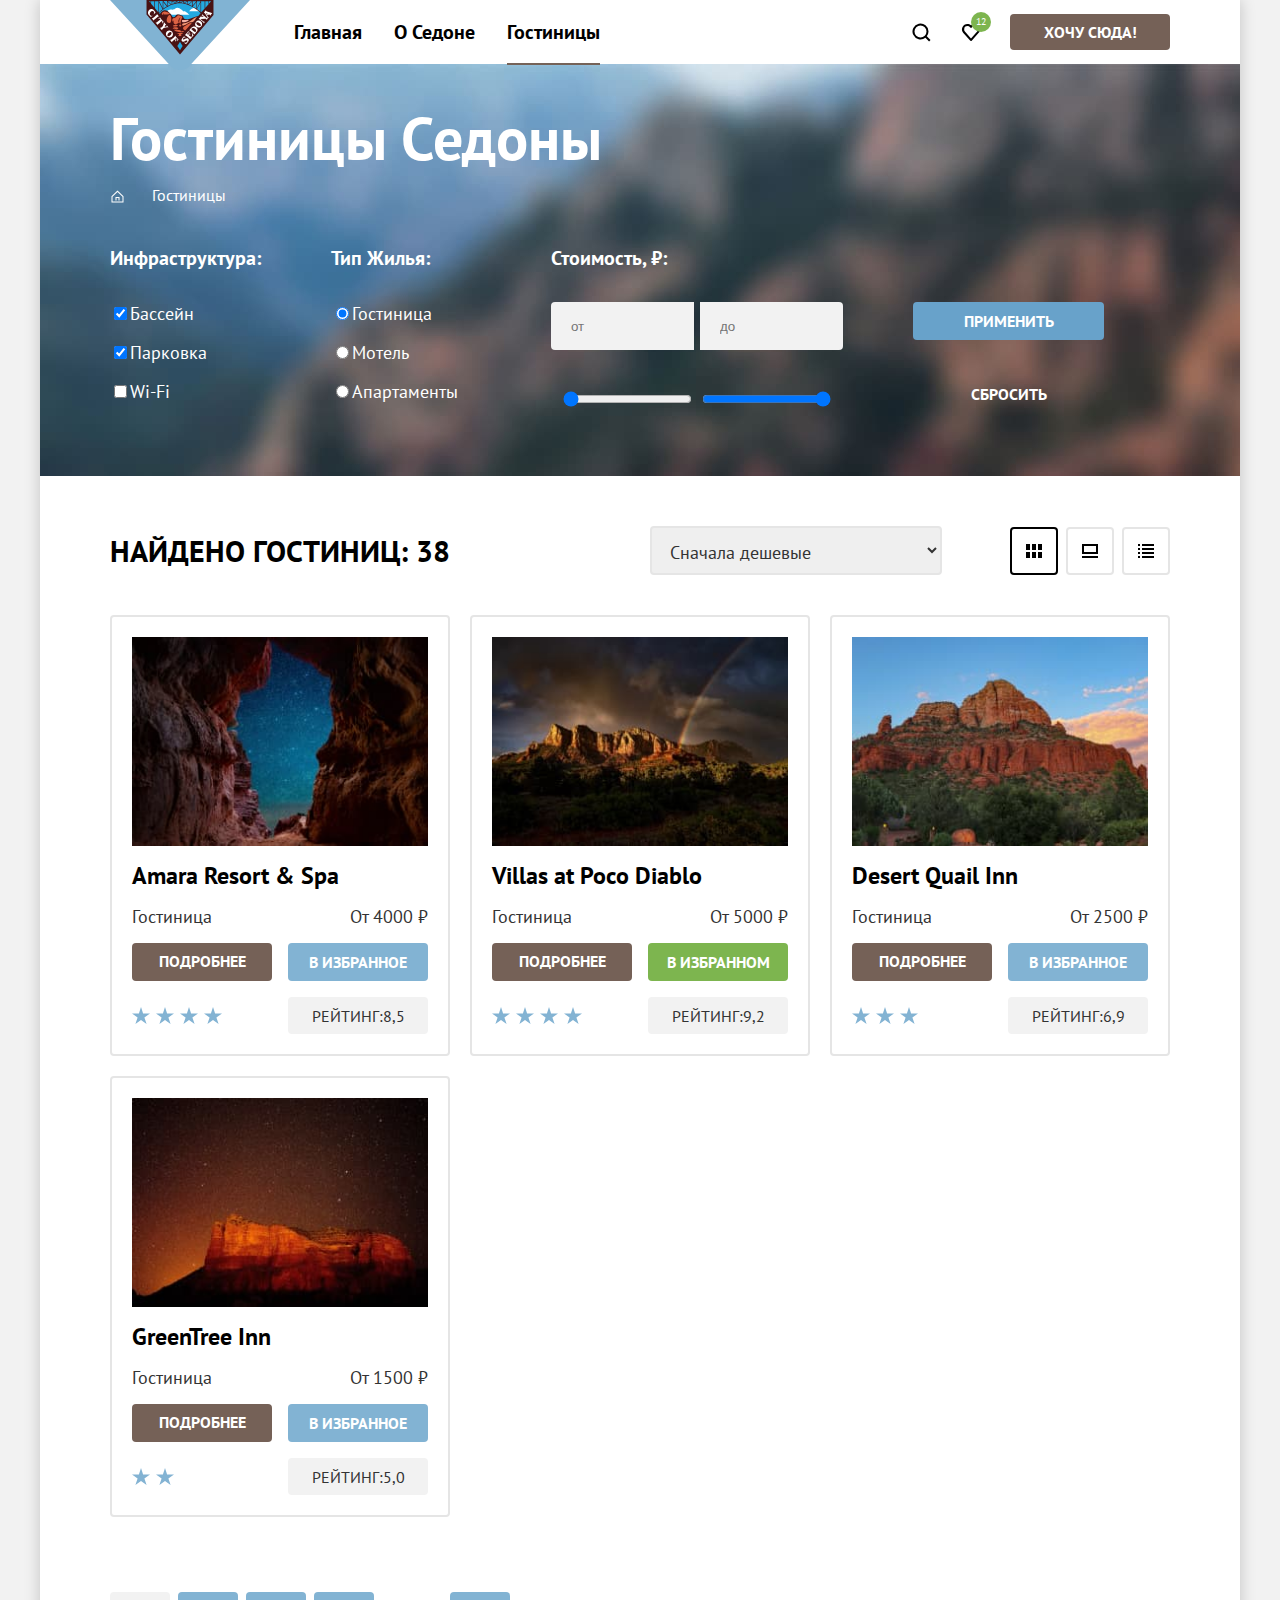
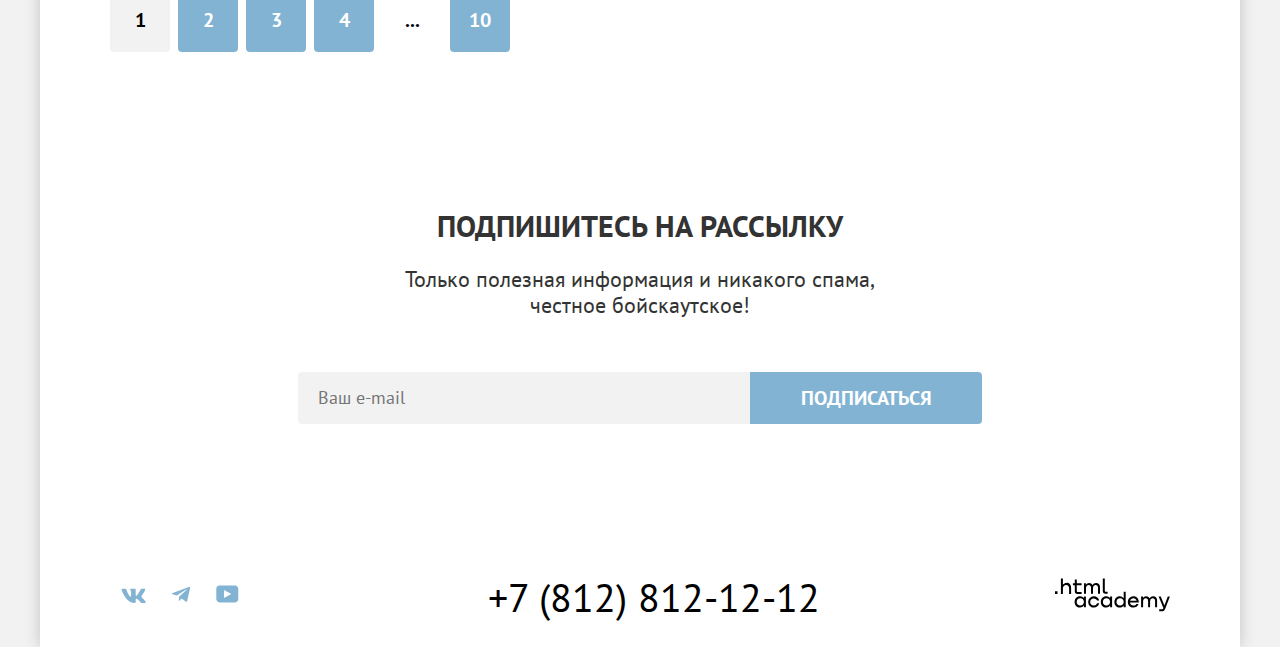
==== catalog.html @ f5e3a9d8 "Добавляет различные правки по макету" ====
<!DOCTYPE html>
<html lang="ru">
  <head>
    <meta charset="utf-8">
    <meta name="viewport" content="width=device-width, initial-scale=1.0">
    <link rel="icon" type="image/png" sizes="32x32" href="images/favicon.png">
    <link rel="stylesheet" href="styles/styles.css">
    <title>Гостиницы</title>
  </head>
  <body>
    <div class="wrapper">
      <header class="page-header" data-test="header">
        <nav class="navigation">
          <a class="navigation-logo" href="index.html" aria-current="page" >
            <img class="navigation-logo-img" src="images/logo.svg" width="140" height="70" alt="Логотип с надписью city of sedona и изображением моста над каньоном">
          </a>
          <ul class="navigation-list navigation-pages">
            <li class="navigation-item">
              <a class="navigation-link" href="index.html" aria-current="page">
                Главная
              </a>
            </li>
            <li class="navigation-item">
              <a class="navigation-link" href="#">
                <span>О Седоне</span>
              </a>
            </li>
            <li class="navigation-item">
              <a class="navigation-link" href="catalog.html" aria-current="page">
                <span class="navigation-link-active">Гостиницы</span>
              </a>
            </li>
          </ul>
          <ul class="navigation-list navigation-user">
            <li class="navigation-item">
              <a class="navigation-link navigation-search" href="#" aria-current="page">
                <span class="visually-hidden">
                  Поиск
                </span>
              </a>
            </li>
            <li class="navigation-item">
              <a class="navigation-link navigation-favourites" href="#">
                <span class="visually-hidden">
                  Избранное
                </span>
                <span class="likes-number">
                  12
                </span>
              </a>
            </li>
            <li class="navigation-item">
              <a class="button button-brown navigation-link-button" href="#">
                Хочу сюда!
              </a>
            </li>
          </ul>
        </nav>
      </header>
      <main class="main-inner main-container">
        <section class="catalog-hotels" data-test="filter">
          <div class="catalog-hotels-filter">
            <h1 class="catalog-hotels-title">Гостиницы Седоны</h1>
            <ul class="breadcrumbs">
              <li class="breadcrumbs-item">
                <a class="breadcrumbs-link breadcrumbs-link-home" href="index.html">
                  <span class="visually-hidden">Главная</span>
                </a>
              </li>
              <li class="breadcrumbs-item">
                <a class="breadcrumbs-link" href="catalog.html" aria-current="page">Гостиницы</a>
              </li>
            </ul>
            <!-- <h2 class="visually-hidden">Список гостиниц с фильтрами</h2> -->
            <form class="hotels-filter-form" action="https://echo.htmlacademy.ru" method="get">
              <fieldset class="hotels-filter-group hotels-infrastructure">
                <legend class="hotels-filter-title">Инфраструктура:</legend>
                <ul class="hotels-filter-list">
                  <li class="hotels-filter-item">
                    <label class="control">
                      <input class="control-input" type="checkbox" name="pool" checked>Бассейн
                    </label>
                  </li>
                  <li class="hotels-filter-item">
                    <label class="control">
                      <input class="control-input" type="checkbox" name="parking" checked>Парковка
                    </label>
                  </li>
                  <li class="hotels-filter-item">
                    <label class="control">
                      <input class="control-input" type="checkbox" name="wifi">Wi-Fi
                    </label>
                  </li>
                </ul>
              </fieldset>
              <fieldset class="hotels-filter-group hotels-type">
                <legend class="hotels-filter-title">Тип Жилья:</legend>
                <ul class="hotels-filter-list">
                  <li class="hotels-filter-item">
                    <label class="control">
                      <input class="control-input" type="radio" name="hotel-type" checked>Гостиница
                    </label>
                  </li>
                  <li class="hotels-filter-item">
                    <label class="control">
                      <input class="control-input" type="radio" name="hotel-type">Мотель
                    </label>
                  </li>
                    <li class="hotels-filter-item">
                      <label class="control">
                        <input class="control-input" type="radio" name="hotel-type">Апартаменты
                      </label>
                    </li>
                </ul>
              </fieldset>
              <fieldset class="hotels-filter-group hotels-filter-ptice">
                <legend class="hotels-filter-title">Стоимость, ₽:</legend>
                <label class="hotels-price">
                  <input class="hotels-price-input hotels-price-input-left" type="number" name="start-price" placeholder="от">
                </label>
                <label class="hotels-price">
                  <input class="hotels-price-input hotels-price-input-right" type="number" name="end-price" placeholder="до">
                </label>
                <div class="hotels-price-slider">
                  <label class="hotels-price">
                    <input type="range" min="0" max="9000" step="1" value="0">
                  </label>
                  <label class="hotels-price">
                    <input type="range" min="0" max="9000" step="1" value="9000">
                  </label>
                </div>
              </fieldset>
              <div class="hotels-filter-buttons">
                <button class="button filter-button" type="submit">Применить</button>
                <button class="button button-transparent" type="reset">Сбросить</button>
              </div>
            </form>
          </div>
          <div class="view-hotels">
            <p class="title view-hotels-text">Найдено гостиниц: <span class="view-hotels-number">38</span></p>
            <select class="view-hotels-select" aria-label="Сортировка">
              <option value="cheap">Сначала дешевые</option>
              <option value="expensive">Сначала дорогие</option>
              <option value="popular">Сначала популярные</option>
            </select>
              <ul class="view-hotels-list">
                <li class="view-hotels-item">
                  <a class="view-hotels-link view-hotels-link-tile view-hotels-link-active" href="catalog.html?view=tile">
                    <span class="visually-hidden">
                      Плиткой
                    </span>
                  </a>
                </li>
                <li class="view-hotels-item">
                  <a class="view-hotels-link view-hotels-link-card" href="catalog.html?view=card">
                    <span class="visually-hidden">
                      По одной
                    </span>
                  </a>
                </li>
                <li class="view-hotels-item">
                  <a class="view-hotels-link view-hotels-link-list" href="catalog.html?view=list">
                    <span class="visually-hidden">
                      Списком
                    </span>
                  </a>
                </li>
              </ul>
            </div>
            <ul class="hotel-card-list" data-test="catalog">
              <li class="hotel-card">
                <a class="hotel-card-link" href="#">
                  <img class="hotel-card-image" src="images/catalog/amara.jpg" width="300" height="212" alt="Вид на звездное небо через ущелье">
                  <h3 class="hotel-card-title" lang="en">Amara Resort & Spa</h3>
                </a>
                <div class="hotel-price-wrapper">
                  <p class="hotel-type">Гостиница</p>
                  <p class="hotel-card-price">От 4000 ₽</p>
                </div>
                <div class="card-buttons-wrapper">
                  <a class="button button-brown hotel-card-button-more" href="#">Подробнее</a>
                  <button class="button button-blue hotel-card-button-favourites">В избранное</button>
                </div>
                <div class="hotel-rating-wrapper">
                  <div class="hotel-stars">
                    <span class="hotel-stars-img"></span>
                    <span class="hotel-stars-img"></span>
                    <span class="hotel-stars-img"></span>
                    <span class="hotel-stars-img"></span>
                  </div>
                  <p class="hotel-rating">Рейтинг:<span class="hotel-rating-number">8,5</span></p>
                </div>
              </li>
              <li class="hotel-card">
                <a class="hotel-card-link" href="#">
                  <img class="hotel-card-image" src="images/catalog/villas.jpg" width="300" height="212" alt="Тучи и радуга над скалами">
                  <h3 class="hotel-card-title" lang="en">Villas at Poco Diablo</h3>
                </a>
                <div class="hotel-price-wrapper">
                  <p class="hotel-type">Гостиница</p>
                  <p class="hotel-card-price">От 5000 ₽</p>
                </div>
                <div class="card-buttons-wrapper">
                  <a class="button button-brown hotel-card-button-more" href="#">Подробнее</a>
                  <button class="button button-blue hotel-card-button-favourites hotel-add-favourites">В избранном</button>
                </div>
                <div class="hotel-rating-wrapper">
                  <div class="hotel-stars">
                    <span class="hotel-stars-img"></span>
                    <span class="hotel-stars-img"></span>
                    <span class="hotel-stars-img"></span>
                    <span class="hotel-stars-img"></span>
                  </div>
                  <p class="hotel-rating">Рейтинг:<span class="hotel-rating-number">9,2</span></p>
                </div>
              </li>
              <li class="hotel-card">
                <a class="hotel-card-link" href="#">
                  <img class="hotel-card-image" src="images/catalog/desert.jpg" width="300" height="212" alt="Скалы на фоне ясого неба">
                  <h3 class="hotel-card-title" lang="en">Desert Quail Inn</h3>
                </a>
                <div class="hotel-price-wrapper">
                  <p class="hotel-type">Гостиница</p>
                  <p class="hotel-card-price">От 2500 ₽</p>
                </div>
                <div class="card-buttons-wrapper">
                  <a class="button button-brown hotel-card-button-more" href="#">Подробнее</a>
                  <button class="button button-blue hotel-card-button-favourites">В избранное</button>
                </div>
                <div class="hotel-rating-wrapper">
                  <div class="hotel-stars">
                    <span class="hotel-stars-img"></span>
                    <span class="hotel-stars-img"></span>
                    <span class="hotel-stars-img"></span>
                  </div>
                  <p class="hotel-rating">Рейтинг:<span class="hotel-rating-number">6,9</span></p>
                </div>
              </li>
              <li class="hotel-card">
                <a class="hotel-card-link" href="#">
                  <img class="hotel-card-image" src="images/catalog/greentree.jpg" width="300" height="212" alt="Вид на звездное небо через ущелье">
                  <h3 class="hotel-card-title" lang="en">GreenTree Inn</h3>
                </a>
                <div class="hotel-price-wrapper">
                  <p class="hotel-type">Гостиница</p>
                  <p class="hotel-card-price">От 1500 ₽</p>
                </div>
                <div class="card-buttons-wrapper">
                  <a class="button button-brown hotel-card-button-more" href="#">Подробнее</a>
                  <button class="button button-blue hotel-card-button-favourites">В избранное</button>
                </div>
                <div class="hotel-rating-wrapper">
                  <div class="hotel-stars">
                    <span class="hotel-stars-img"></span>
                    <span class="hotel-stars-img"></span>
                  </div>
                  <p class="hotel-rating">Рейтинг:<span class="hotel-rating-number">5,0</span></p>
                </div>
              </li>
            </ul>
          <ol class="pagination">
            <li class="pagination-item">
              <a class="pagination-item-link current-page" href="#">1</a>
            </li>
            <li class="pagination-item">
              <a class="button button-blue pagination-item-link" href="#">2</a>
            </li>
            <li class="pagination-item">
              <a class="button button-blue pagination-item-link" href="#">3</a>
            </li>
            <li class="pagination-item">
              <a class="button button-blue pagination-item-link" href="#">4</a>
            </li>
            <li class="pagination-item">
              <a class="button button-blue pagination-item-link more-page" href="#">...</a>
            </li>
            <li class="pagination-item">
              <a class="button button-blue pagination-item-link" href="#">10</a>
            </li>
          </ol>
        </section>
        <section class="subscribe subscribe-no-bg" data-test="subscribe">
          <h2 class="title subscribe-title">Подпишитесь на рассылку</h2>
          <p class="subscribe-description">Только полезная информация и никакого спама,<br> честное бойскаутское!</p>
          <form class="subscribe-form" action="https://echo.htmlacademy.ru/" method="post">
            <label class="visually-hidden" for="subscribe-email">Укажите Ваш email</label>
            <input class="subscribe-form-input" type="email" id="subscribe-email" name="user-email" placeholder="Ваш e-mail" required>
            <button class="button button-blue button-subscribe" type="submit">Подписаться</button>
          </form>
        </section>
      </main>
      <footer class="page-footer flex" data-test="footer">
        <ul class="social-list">
          <li class="social-item">
            <a class="social-link" href="https://vk.com/htmlacademy" target="_blank" rel="noreferrer noopener" aria-label="Ссылка на страницу htmlacademy во Вконтакте">
              <svg xmlns="http://www.w3.org/2000/svg" width="25" height="15" fill="currentColor">
                <path fill-rule="evenodd" d="M24.1 1.8c.2-.5 0-1-.8-1h-2.6c-.7 0-1 .4-1.1.8 0 0-1.4 3.2-3.3 5.3-.6.6-.9.8-1.2.8-.2 0-.4-.2-.4-.8V1.8c0-.7-.2-1-.8-1h-4c-.5 0-.8.4-.8.6 0 .7 1 .8 1 2.6v3.8c0 .8 0 1-.4 1-.9 0-3-3.3-4.3-7-.3-.7-.5-1-1.2-1H1.6c-.8 0-1 .4-1 .8 0 .7 1 4 4.2 8.5C7 13.2 10 15 12.8 15c1.7 0 1.9-.4 1.9-1v-2.4c0-.7.2-.8.7-.8.4 0 1 .1 2.6 1.6 1.8 1.8 2 2.6 3 2.6h2.7c.7 0 1.1-.4 1-1.1-.3-.8-1.2-1.8-2.3-3-.6-.8-1.5-1.5-1.8-2-.4-.4-.3-.6 0-1 0 0 3.2-4.5 3.5-6Z" clip-rule="evenodd"/>
              </svg>
              <span class="visually-hidden">
                Вконтакте
              </span>
            </a>
          </li>
          <li class="social-item">
            <a class="social-link" href="https://t.me/htmlacademy" target="_blank" rel="noreferrer noopener">
              <svg xmlns="http://www.w3.org/2000/svg" width="18" height="17" fill="currentColor">
                <path d="M16.8 1 .8 7c-1 .4-1 1-.2 1.3l4.1 1.3 9.5-6c.5-.3.9-.1.5.2l-7.6 7-.3 4.1c.4 0 .6-.2.8-.4l2-2 4.1 3.1c.8.5 1.3.3 1.5-.7L18 2.2c.3-1-.4-1.6-1.1-1.2Z"/>
              </svg>
              <span class="visually-hidden">
                Телеграм
              </span>
            </a>
          </li>
          <li class="social-item">
            <a class="social-link" href="https://www.youtube.com/user/htmlacademyru" target="_blank" rel="noreferrer noopener">
              <svg xmlns="http://www.w3.org/2000/svg" width="23" height="18" fill="currentColor">
                <path d="M19 .4H3.4C1.6.4.3 2 .3 3.8v10c0 2 1.3 3.6 3.2 3.6h15.7c1.6 0 3.1-1.6 3.1-3.4V3.8C22.1 2 20.8.4 19 .4ZM8 12.9v-8l7.3 4-7.3 4Z"/>
              </svg>
              <span class="visually-hidden">
                Ютуб
              </span>
            </a>
          </li>
        </ul>
        <a class="contact" href="tel:+78128121212">+7 (812) 812-12-12</a>
        <a class="author-logo" href="https://htmlacademy.ru/intensive/htmlcss">
          <svg xmlns="http://www.w3.org/2000/svg" width="115" height="34" fill="currentColor">
            <path d="M0 13.3v2.6h2.5v-2.6H0ZM11.6 4.9c-1.6 0-2.8.7-3.6 1.7h-.1V.4h-2v15.5h2v-5.3C7.9 8.5 9.2 7 11.2 7c1.8 0 2.9 1.4 2.9 3.2v5.7h2V9.8c.1-3-1.8-5-4.5-5ZM26.6 5.2h-4.8V1.5h-2v3.8h-1.9v2h1.9v6c0 1.7 1 2.7 2.7 2.7h4.1v-2h-3.7c-.7 0-1.1-.4-1.1-1.1V7.2h4.8v-2ZM41.1 5c-1.6 0-2.9.8-3.5 2h-.1a3.7 3.7 0 0 0-3.4-2c-1.4 0-2.5.8-3.1 1.8h-.1V5.2H29v10.6h2v-5.4c0-2 1-3.5 2.6-3.5 1.5 0 2.4 1 2.4 2.6v6.3h2v-5.6c0-2.4 1.4-3.3 2.6-3.3 1.5 0 2.4 1 2.4 2.6v6.3h2V9.3c.1-2.5-1.4-4.3-3.9-4.3ZM47.8 13c0 1.8 1 2.8 2.8 2.8h2v-2h-1.7c-.7 0-1.1-.4-1.1-1.1V.4h-2V13ZM28.9 20a4.9 4.9 0 0 0-3.9-1.7c-3.1 0-5.4 2.3-5.4 5.6s2.3 5.6 5.4 5.6c1.8 0 3-.8 3.8-2h.1v1.7h2V18.6h-2V20Zm-3.6 7.5a3.5 3.5 0 0 1-3.6-3.6c0-2 1.4-3.6 3.6-3.6s3.6 1.6 3.6 3.6c0 1.9-1.4 3.6-3.6 3.6ZM44.2 22.4c-.5-2.4-2.6-4.1-5.4-4.1a5.4 5.4 0 0 0-5.6 5.6c0 3 2.2 5.6 5.6 5.6 2.8 0 4.9-1.8 5.4-4.2h-2.1a3.4 3.4 0 0 1-3.3 2.3 3.5 3.5 0 0 1-3.6-3.6c0-2 1.4-3.6 3.6-3.6 1.6 0 2.8 1 3.3 2.2h2.1v-.2ZM55.1 20a4.9 4.9 0 0 0-3.9-1.7c-3.1 0-5.4 2.3-5.4 5.6s2.3 5.6 5.4 5.6c1.8 0 3-.8 3.8-2h.1v1.7h2V18.6h-2V20Zm-3.6 7.5a3.5 3.5 0 0 1-3.6-3.6c0-2 1.4-3.6 3.6-3.6s3.6 1.6 3.6 3.6c0 1.9-1.5 3.6-3.6 3.6ZM68.7 20.2a5 5 0 0 0-3.9-2c-3.1 0-5.4 2.4-5.4 5.7 0 3.3 2.2 5.6 5.4 5.6 1.7 0 3-.8 3.8-1.8h.1v1.5h2V13.8h-2v6.4Zm-3.6 7.3a3.5 3.5 0 0 1-3.6-3.6c0-2 1.4-3.6 3.6-3.6s3.6 1.6 3.6 3.6c-.1 2-1.5 3.6-3.6 3.6ZM78.3 18.3a5.4 5.4 0 0 0-5.5 5.6c0 3 2.1 5.6 5.5 5.6 2.5 0 4.5-1.3 5.2-3.6h-2.1c-.5 1-1.6 1.6-3 1.6-1.9 0-3.3-1.3-3.4-3h8.8c.2-3.5-2-6.2-5.5-6.2Zm0 1.9c1.7 0 3 1 3.3 2.6h-6.5a3.2 3.2 0 0 1 3.2-2.6ZM98.2 18.3a4 4 0 0 0-3.6 2h-.1c-.6-1.2-1.8-2-3.4-2-1.4 0-2.5.7-3.1 1.8v-1.5h-1.9v10.6h2v-5.4c0-2 1-3.4 2.6-3.5 1.5 0 2.4 1 2.4 2.6v6.3h2v-5.6c0-2.4 1.4-3.3 2.6-3.3 1.5 0 2.4 1 2.4 2.6v6.3h2v-6.5c.1-2.6-1.4-4.4-3.9-4.4ZM109.4 27.4l-3.6-9h-2.2l4.8 11.7c-.3.9-.7 1.2-1.7 1.2h-2.5v2h2.5c1.8 0 2.8-.8 3.5-2.6l4.7-12.2h-2.1l-3.4 8.9Z"/>
          </svg>
          <span class="visually-hidden">
            Ссылка на сайт htmlacademy
          </span>
        </a>
      </footer>
    </div>
  </body>
</html>
---- styles/styles.css ----
@font-face {
  font-family: "PT Sans";
  font-style: normal;
  font-weight: 400;
  src: url("../fonts/ptsans-400.woff2") format("woff2");
  font-display: swap;
}

@font-face {
  font-family: "PT Sans";
  font-style: normal;
  font-weight: 700;
  src: url("../fonts/ptsans-700.woff2") format("woff2");
  font-display: swap;
}

html {
  height: 100%;
  box-sizing: border-box;
  position: relative;
  scroll-behavior: smooth;
}

*,
*::before,
*::after {
  box-sizing: border-box;
}

img {
  max-width: 100%;
  height: auto;
  object-fit: contain;
}

body {
  margin: 0;
  display: flex;
  flex-direction: column;
  font-family: "PT Sans", "Arial", sans-serif;
  font-size: 22px;
  font-weight: 400;
  line-height: 26px;
  text-align: center;
  color: #333333;
  background-color: #f2f2f2;
  /* outline: 3px solid #83b3d3;
  outline-offset: -5px; */
}

.visually-hidden {
  position: absolute; /* Перемещаем элемент за пределы видимой области */
  width: 1px;        /* Уменьшаем ширину */
  height: 1px;       /* Уменьшаем высоту */
  margin: -1px;      /* Убираем отступы */
  padding: 0;
  border: 0;        /* Убираем внутренние отступы */
  overflow: hidden;  /* Скрываем переполнение */
  clip: rect(0, 0, 0, 0); /* Обрезаем элемент */
  white-space: nowrap; /* Запрещаем перенос строк */
}

.main-container {
  flex-grow: 1;
}

.button {
  font-family: inherit;
  border-radius: 4px;
  color: #ffffff;
  font-weight: 700;
  font-size: 16px;
  line-height: 36px;
  text-align: center;
  text-transform: uppercase;
  border: none;
  cursor: pointer;
}

.button:active {
  color: rgba(255, 255, 255, 0.3);
}

.button-brown {
  background-color: #756157;
}

.button-brown:hover {
  background-color: #615048;
}

.button-brown:focus {
  background-color: #615048;
}

.button-brown:active {
  background-color: #756157;
}

.button-blue {
  background-color: #82b3d3;
}

.button-blue:hover {
  background-color: #68a2ca;
}

.button-blue:focus {
  background-color: #68a2ca;
}

.button-blue:active {
  background-color: #82b3d3;
}

.button-green {
  background-color: #7db54f;
}

.button-green:hover {
  background-color: #6c9e42;
}

.button-green:focus {
  background-color: #6c9e42;
}

.button-green:active {
  background-color: #7db54f;
}

.button-transparent {
  border: 3px solid transparent;
  background-color: transparent;
  outline: none;
}

.button-transparent:focus {
  border: 3px solid #83b3d3;
}

.hotels-filter-group {
  margin: 0;
  padding: 0;
  border: 0 none;
}

.wrapper {
  max-width: 1200px;
  margin: 0 auto;
  padding: 0;
  background-color: #ffffff;
  box-shadow: 0 0 15px 0 rgba(0, 0, 0, 0.2);
}

.flex {
  display: flex;
  justify-content: space-between;
  align-items: center;
}

.page-header {
  max-width: 1200px;
  min-height: 64px;
}

.navigation {
  display: flex;
  padding: 0 70px;
}

.navigation-logo {
  margin-right: 168px;
}

.navigation-logo-img {
  display: block;
  position: absolute;
}

.navigation-list {
  margin: 0;
  padding: 0;
  list-style: none;
  display: flex;
  align-items: center;
  flex-wrap: wrap;
}

.navigation-pages {
  max-width: 465px;
}

.navigation-pages .navigation-link {
  display: block;
  padding: 20px 16px;
  font-size: 20px;
  font-weight: 700;
  line-height: 24px;
  color: #000000;
  text-decoration: none;
}

.navigation-link-active {
  position: relative;
}

.navigation-link-active::after {
  content: "";
  position: absolute;
  top: 44px;
  left: 0;
  display: block;
  width: 100%;
  border-bottom: 2px solid #756257;
}

.navigation-user {
  max-width: 312px;
  margin-left: auto;
  gap: 25px;
}

.navigation-user .navigation-link {
  min-width: 20px;
  min-height: 20px;
}

.navigation-link-button  {
  display: block;
  min-width: 160px;
  padding: 0 8px;
  text-decoration: none;
  overflow-wrap: break-word;
}

.navigation-search {
  display: block;
  width: 22px;
  background-image: url("../images/icons/search.svg");
  background-repeat: no-repeat;
  background-position: center center;
}

.navigation-favourites {
  display: block;
  width: 28px;
  position: relative;
  background-image: url("../images/icons/heart.svg");
  background-repeat: no-repeat;
  background-position: center center;
}

.likes-number {
  position: absolute;
  top: -10px;
  padding-top: 5px;
  width: 20px;
  height: 20px;
  font-size: 10px;
  line-height: 100%;
  text-align: center;
  color: #ffffff;
  background-color:  #7db54f;
  border-radius: 50%;
}

.hero {
  background-image: url("../images/backgrounds/hero-bg-decor.svg"), url("../images/backgrounds/hero-bg.jpg");
  background-size: 100% auto, cover;
  background-repeat: no-repeat;
  background-position: left bottom, left top;
  background-color: #cae1ef;
  padding-top: 51px;
  max-width: 1200px;
  min-height: 485px;
}

.welcom {
  display: block;
  margin: 0 auto;
}

.title {
  margin: 0;
  font-weight: 700;
  font-size: 30px;
  line-height: 36px;
  text-transform: uppercase;
  color: #000000;
}

.advantages {
  padding-top: 69px;
}

.advantages-title {
  margin: 0 0 25px 0;
}

.advantages-description {
  margin: 0 0 89px 0;
}

.advantages-list {
  display: flex;
  margin: 0;
  padding: 0;
  list-style: none;
  flex-wrap: wrap;
}

.advantages-item-dark {
  display: flex;
  width: 100%;
  background-color: #82b3d3;
  color: #ffffff;
}

.advantages-item-light,
.advantages-item-medium {
  display: flex;
  margin: 0;
  flex-basis: 400px;
  padding: 112px 85px;
  flex-direction: column;
  flex-wrap: wrap;
  flex-grow: 1;
}

.advantages-item-light  {
  background-color: rgba(131, 179, 211, 0.12);
}

.advantages-item-medium {
  background-color: rgba(131, 179, 211, 0.2);
}

.advantages-item-description {
  margin: 0;
}

.advantages-item-title {
  position: relative;
  margin: 0 0 62px 0;
  font-weight: 700;
  font-size: 24px;
  line-height: 28px;
  text-transform: uppercase;
}

.advantages-item-title::after {
  content: "";
  position: absolute;
  display: block;
  top: 87px;
  right: calc(50% - 30px);
  width: 60px;
  height: 2px;
  background-color: rgba(0, 0, 0, 0.3);
}

.advantages-item-dark .advantages-item-title::after {
  background-color: #ffffff;
}

.advantages-item-description {
  font-size: 18px;
  line-height: 21px;
}

.advantages-item-text {
  padding: 102px 85px;
}

.flex-reverse {
  display: flex;
  flex-direction: row-reverse;
  align-items: center;
}

.services {
  padding-top: 64px;
}

.services-title {
  margin: 0 0 20px 0;
  text-transform: uppercase;
  margin-bottom: 20px;
  color: #000000;
}

.services-list {
  margin: 0;
  padding: 0;
  display: flex;
  list-style: none;
  flex-wrap: wrap;
}

.services-item {
  width: 400px;
  min-height: 385px;
  padding: 185px 84px 80px;
  color: #000000;
  flex-grow: 1;
}

.services-img-house {
  background-image: url("../images/icons/house.png");
  background-repeat: no-repeat;
  background-position: center 81px;
  background-color: rgba(131, 179, 211, 0.12);
}

.services-img-food {
  background-image: url("../images/icons/food.png");
  background-repeat: no-repeat;
  background-position: center 81px;
}

.services-img-souvenir {
  background-image: url("../images/icons/souvenir.png");
  background-repeat: no-repeat;
  background-position: center 81px;
  background-color: rgba(131, 179, 211, 0.12);
}

.services-description {
  color: #333333;
  margin: 0 0 64px 0;
}

.services-item-title {
  margin: 0;
  margin-bottom: 8px;
  font-size: 24px;
  line-height: 28px;
  text-transform: uppercase;
}

.services-item-description {
  margin: 0;
  padding: 0;
  font-size: 18px;
  line-height: 21px;
  color: #333333;
  white-space: pre-line;
  /* overflow-wrap: anywhere; */
}

.search {
  padding: 96px 304px 0;
}

.search-title {
  margin: 0 0 20px 0;
}

.search-description {
  margin: 0 0 54px 0;
  white-space: pre-line;
}

.search-button {
  display: block;
  width: 376px;
  padding: 8px;
  margin: 0 auto 96px;

  font-weight: 700;
  font-size: 20px;
  line-height: 36px;
}

.subscribe {
  background-image: url("../images/backgrounds/subscribe-bg.jpg");
  background-size: cover;
  background-repeat: no-repeat;
  background-position: left bottom;
  background-color: #cae1ef;

  max-width: 1200px;
  min-height: 415px;
}

.subscribe-title {
  padding: 96px 0 0;
  margin-bottom: 20px;
  color: #ffffff;
}

.subscribe-description {
  color: #ffffff;
  margin-bottom: 54px;
}

.subscribe-form {
  display: flex;
  justify-content: center;
}

.subscribe-form-input {
  min-width: 452px;
  padding: 12px 0 12px 20px;
  border-radius: 4px 0 0 4px;
  margin: 0;
  font-family: inherit;
  font-size: 18px;
  line-height: 24px;
  color:  #000000;
  background-color:  #f2f2f2;
  border: none;
}

.button-subscribe {
  border-radius: 0 4px 4px 0;
  padding: 8px 50px;
  width: 232px;
  min-height: 52px;
  font-weight: 700;
  font-size: 20px;
  line-height: 36px;
}

.page-footer {
  min-height: 120px;
  padding: 40px 70px 30px;
  flex-wrap: wrap;
}

.social-list {
  display: flex;
  width: 256px;
  margin: 0;
  padding: 0;
  list-style: none;
  flex-wrap: wrap;
}

.social-item {
  width: 47px;
  height: 40px;
}

.social-link {
  display: block;
  padding-top: 10px;
  color: #83b3d3;
}

.social-link:hover {
  color: #68a2ca;
}

.social-link:focus {
  color: #68a2ca;
}

.social-link:active {
  opacity: 0.3;
}

.contact {
  width: 446px;
  font-size: 40px;
  line-height: 40px;
  text-transform: uppercase;
  color:  #000000;
  text-decoration: none;
  text-align: left;
  overflow-wrap: break-word;
  padding-top: 10px;
}

.contact:hover {
  color: #756157;
}

.contact:focus{
  color: #756157;
}

.contact:active {
  opacity: 0.3;
}

.author-logo {
  width: 115px;
  padding-top: 10px;
  color:  #000000;
  text-align: end;
}

.author-logo:hover {
  color: #756157;
}

.author-logo:focus{
  color: #756157;
}

.author-logo:active {
  opacity: 0.3;
}

.catalog-hotels-title {
  margin:0 0 8px 0;
  font-weight: 700;
  font-size: 60px;
  line-height: 78px;
  color: #ffffff;
  text-align: left;
}

.catalog-hotels-filter {
  background-image: url("../images/backgrounds/catalog-hotels-bg.jpg");
  background-size: 100% auto, cover;
  background-repeat: no-repeat;
  background-color: #cae1ef;
  max-width: 1200px;
  min-height: 412px;
  padding: 35px 70px;
}

.breadcrumbs {
  display: flex;
  margin:0 0 40px 0;
  padding: 0;
  list-style: none;
}

.breadcrumbs-item {
  font-size: 16px;
  line-height: 21px;
  color: #ffffff;
}

.breadcrumbs-link {
  color: inherit;
  text-decoration: none;
  margin-right: 28px;
}

.breadcrumbs-link-home{
  display: block;
  width: 14px;
  height: 20px;
  background-image: url("../images/icons/breadcrumbs-home.svg");
  background-repeat: no-repeat;
  background-position: center bottom;
}

.hotels-filter-form {
  display: flex;
}

.hotels-filter-group {
  margin: 0;
  padding: 0;
}

.hotels-infrastructure {
  width: 150px;
  margin: 0;
  padding: 0;
}

.hotels-filter-group {
  margin-right: 70px;
}

.hotels-type {
  width: 150px;
}

.hotels-filter-title {
  padding: 0;
  font-weight: 700;
  font-size: 20px;
  line-height: 24px;
  color: #ffffff;
  margin-bottom: 32px;
  text-align: left;
}

.hotels-filter-list {
  margin: 0;
  padding: 0;
  list-style: none;
  text-align: left;
}

.hotels-filter-item {
  font-size: 18px;
  line-height: 23px;
  color: #ffffff;
  margin-bottom: 16px;
}

.view-hotels {
  display: flex;
  align-items: center;
  padding: 50px 70px 40px;
  flex-wrap: wrap;
}

.view-hotels-text {
  min-width: 338px;
  margin-right: 200px;
}

.view-hotels-select {
  font-family: inherit;
  font-size: 18px;
  line-height: 21px;
  color: #333333;
  border: 2px solid #e5e5e5;
  border-radius: 4px;
  vertical-align: middle;
  width: 292px;
  height: 49px;
  padding: 12px 14px;
}

.view-hotels-list {
  display: flex;
  gap: 8px;
  margin: 0;
  margin-left: auto;
  padding: 0;
  list-style: none;
  flex-wrap: wrap;
}

.view-hotels-link {
  display: block;
  width: 48px;
  height: 48px;
  border: 2px solid #e5e5e5;
  border-radius: 4px;
  padding: 14px 12px;
  color: inherit;
  text-decoration: none;
}

.view-hotels-link-active {
  border: 2px solid #000000;
  border-radius: 4px;
  padding: 14px 12px;
}

.view-hotels-link-tile {
  background-image: url("../images/icons/view-tile.svg");
  background-repeat: no-repeat;
  background-position: center center;
}

.view-hotels-link-card {
  background-image: url("../images/icons/view-card.svg");
  background-repeat: no-repeat;
  background-position: center center;
}

.view-hotels-link-list {
  background-image: url("../images/icons/view-list.svg");
  background-repeat: no-repeat;
  background-position: center center;
}

.hotels-price-input {
  border-radius: 4px 0 0 4px;
  border: none;
  padding: 12px 20px;
  width: 143px;
  height: 48px;
  background-color: #f2f2f2;
  margin-bottom: 36px;
}

.hotels-price-input-left {
  border-radius: 4px 0 0 4px;
}

.hotels-price-input-right {
  border-radius: 0 4px 4px 0;
}

.hotels-filter-buttons {
  display: flex;
  flex-direction: column;
  padding-top: 56px;
}

.filter-button {
  min-width: 191px;
  background-color: #68a2ca;
  margin-bottom: 32px;
}

.hotel-card-list {
  display: flex;
  margin: 0;
  list-style: none;
  padding: 0 70px 40px;
  flex-wrap: wrap;
  gap: 20px;
}

.hotel-card {
  display: flex;
  flex-direction: column;
  gap: 16px;
  margin: 0;
  border: 2px solid #e5e5e5;
  padding: 20px;
  flex-basis: 340px;
  border-radius: 4px;
}

.hotel-card-link {
  margin: 0;
  text-decoration: none;
}

.hotel-card-image {
  display: block;
  margin: 0 0 16px 0;
}

.hotel-card-title {
  margin: 0;
  text-align: left;
  color: #000000;
  font-weight: 700;
  font-size: 24px;
  line-height: 28px;
  overflow-wrap: break-word;
}

.hotel-price-wrapper {
  display: flex;
  justify-content: space-between;
}

.hotel-type {
  margin: 0;
  font-size: 18px;
  line-height: 21px;
}

.hotel-card-price {
  margin: 0;
  font-size: 18px;
  line-height: 21px;
}

.card-buttons-wrapper {
  display: flex;
  justify-content: space-between;
  flex-wrap: wrap;
}

.hotel-card-button-more {
  display: block;
  margin: 0;
  text-decoration: none;
  width: 140px;
}

.hotel-card-button-favourites {
  width: 140px;
}

.hotel-add-favourites {
  background-color: #7db54f;
}

.hotel-rating-wrapper {
  display: flex;
  justify-content: space-between;
  flex-wrap: wrap;
}

.hotel-rating {
  margin: 0;
}

.hotel-stars {
  width: 140px;
  height: 37px;
  display: flex;
  justify-content: start;
  align-items:center;
  gap: 6px;
}

.hotel-stars-img {
  display: block;
  width: 18px;
  height: 17px;
  background-image: url("../images/icons/rating-star.svg");
  background-repeat: no-repeat;
  background-position: center center;
}

.hotel-rating {
  background-color: #f2f2f2;
  border-radius: 4px;
  width: 140px;
  height: 37px;
  padding: 9px 22px 8px 23px;
  font-size: 16px;
  line-height: 20px;
  text-transform: uppercase;
  text-align: center;
}

.pagination {
  margin: 0;
  padding: 35px 70px 60px;
  display: flex;
  list-style: none;
  gap: 8px;
  flex-wrap: wrap;
}

.pagination-item-link {
  display: block;
  padding: 10px;
  font-family: inherit;
  text-decoration: none;
  font-weight: 700;
  font-size: 20px;
  line-height: 36px;
  min-width: 60px;
  height: 60px;
  border-radius: 4px;
}

.current-page {
  background-color: #f2f2f2;
  color: #000000;
}

.more-page,
.more-page:hover,
.more-page:focus,
.more-page:active {
  background-color: #ffffff;
  color: #000000;
}

.subscribe-no-bg {
  background: none;
}

.subscribe-no-bg .subscribe-title,
.subscribe-no-bg .subscribe-description {
color: inherit;
}
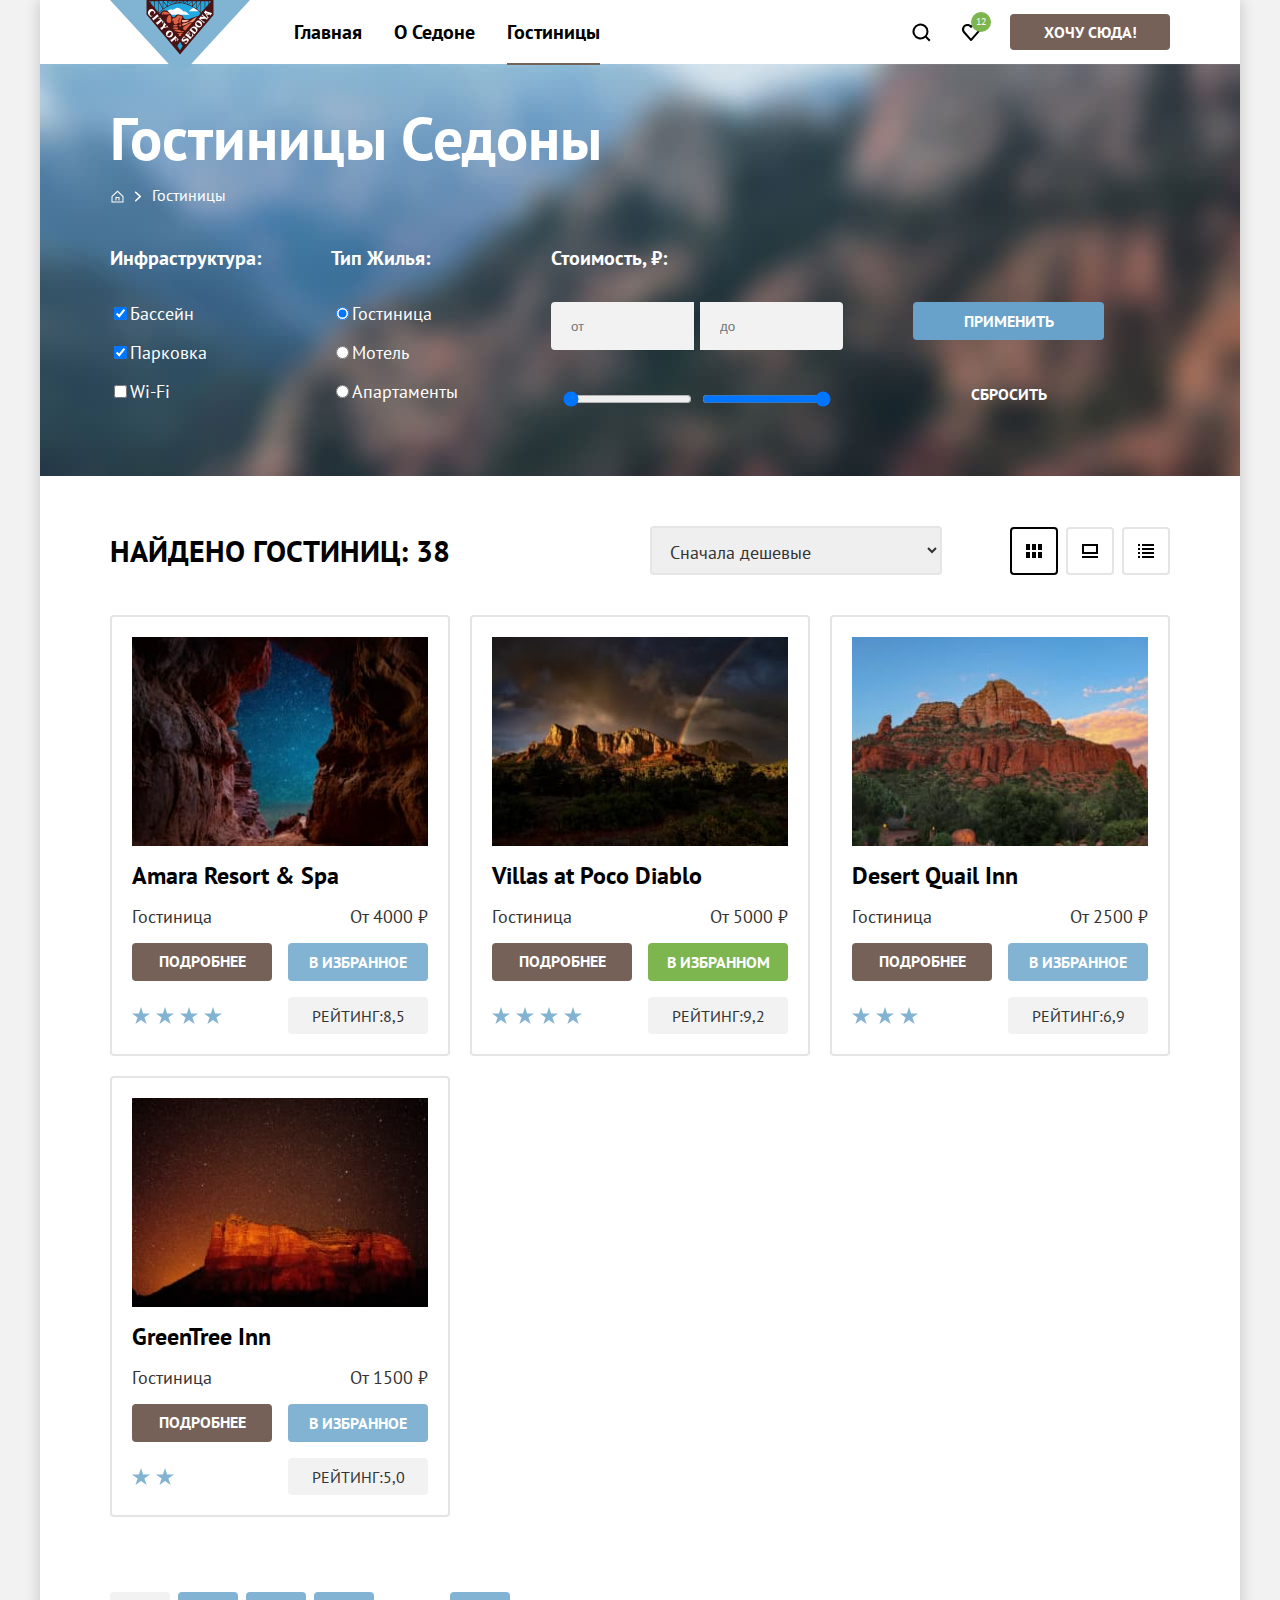
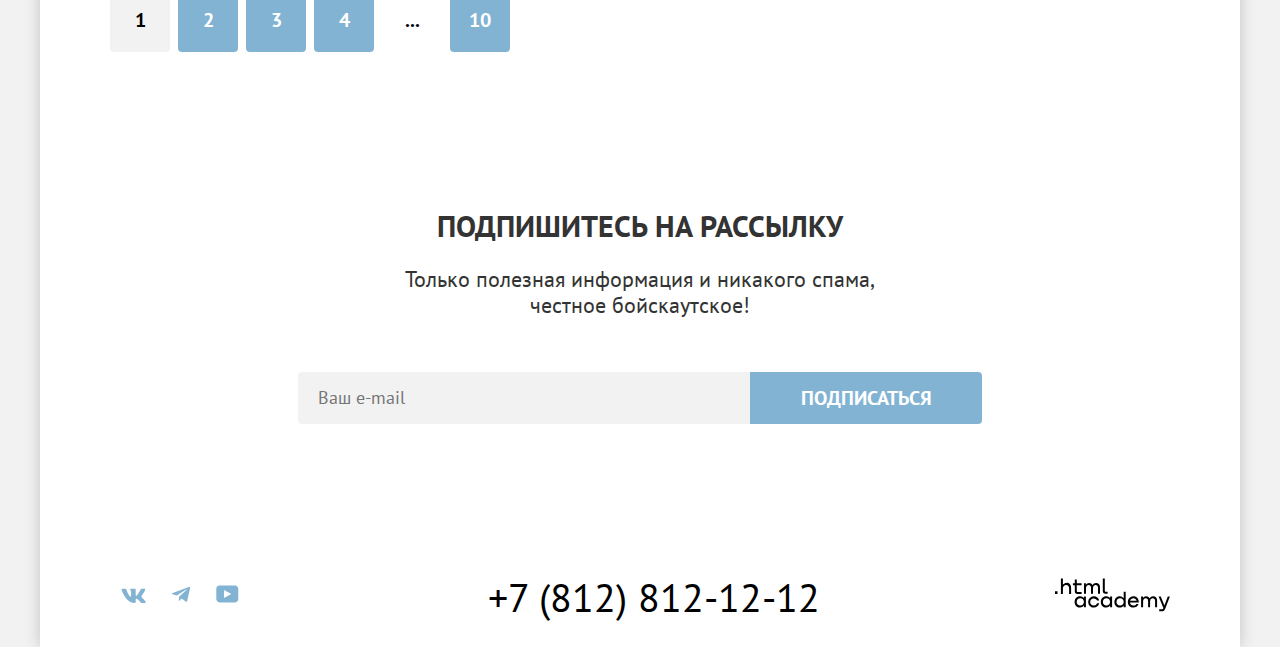
==== commit 9262b0cf: "Добавляет стрелку в хлебные крошки" ====
--- a/catalog.html
+++ b/catalog.html
@@ -77,18 +77,18 @@
                 <legend class="hotels-filter-title">Инфраструктура:</legend>
                 <ul class="hotels-filter-list">
                   <li class="hotels-filter-item">
-                    <label class="control">
-                      <input class="control-input" type="checkbox" name="pool" checked>Бассейн
-                    </label>
-                  </li>
-                  <li class="hotels-filter-item">
-                    <label class="control">
-                      <input class="control-input" type="checkbox" name="parking" checked>Парковка
-                    </label>
-                  </li>
-                  <li class="hotels-filter-item">
-                    <label class="control">
-                      <input class="control-input" type="checkbox" name="wifi">Wi-Fi
+                    <label class="hotels-filter-label">
+                      <input class="hotels-filter-checkbox" type="checkbox" name="pool" checked>Бассейн
+                    </label>
+                  </li>
+                  <li class="hotels-filter-item">
+                    <label class="hotels-filter-label">
+                      <input class="hotels-filter-checkbox" type="checkbox" name="parking" checked>Парковка
+                    </label>
+                  </li>
+                  <li class="hotels-filter-item">
+                    <label class="hotels-filter-label">
+                      <input class="hotels-filter-checkbox" type="checkbox" name="wifi">Wi-Fi
                     </label>
                   </li>
                 </ul>
--- a/styles/styles.css
+++ b/styles/styles.css
@@ -631,9 +631,21 @@
 }
 
 .breadcrumbs-item {
+  position: relative;
   font-size: 16px;
   line-height: 21px;
   color: #ffffff;
+}
+
+.breadcrumbs-item:not(:first-child)::before {
+  content: "";
+  position: absolute;
+  display: block;
+  left: -18px;
+  top: 1px;
+  width: 8px;
+  height: 20px;
+  background-image: url("../images/icons/breadcrumbs-arrow.svg");
 }
 
 .breadcrumbs-link {
@@ -696,6 +708,15 @@
   line-height: 23px;
   color: #ffffff;
   margin-bottom: 16px;
+}
+
+.reserv__checkbox-input {
+  position: absolute;
+  -webkit-appearance: none;
+  -moz-appearance: none;
+  appearance: none;
+  margin-left: -38px;
+  cursor: pointer;
 }
 
 .view-hotels {
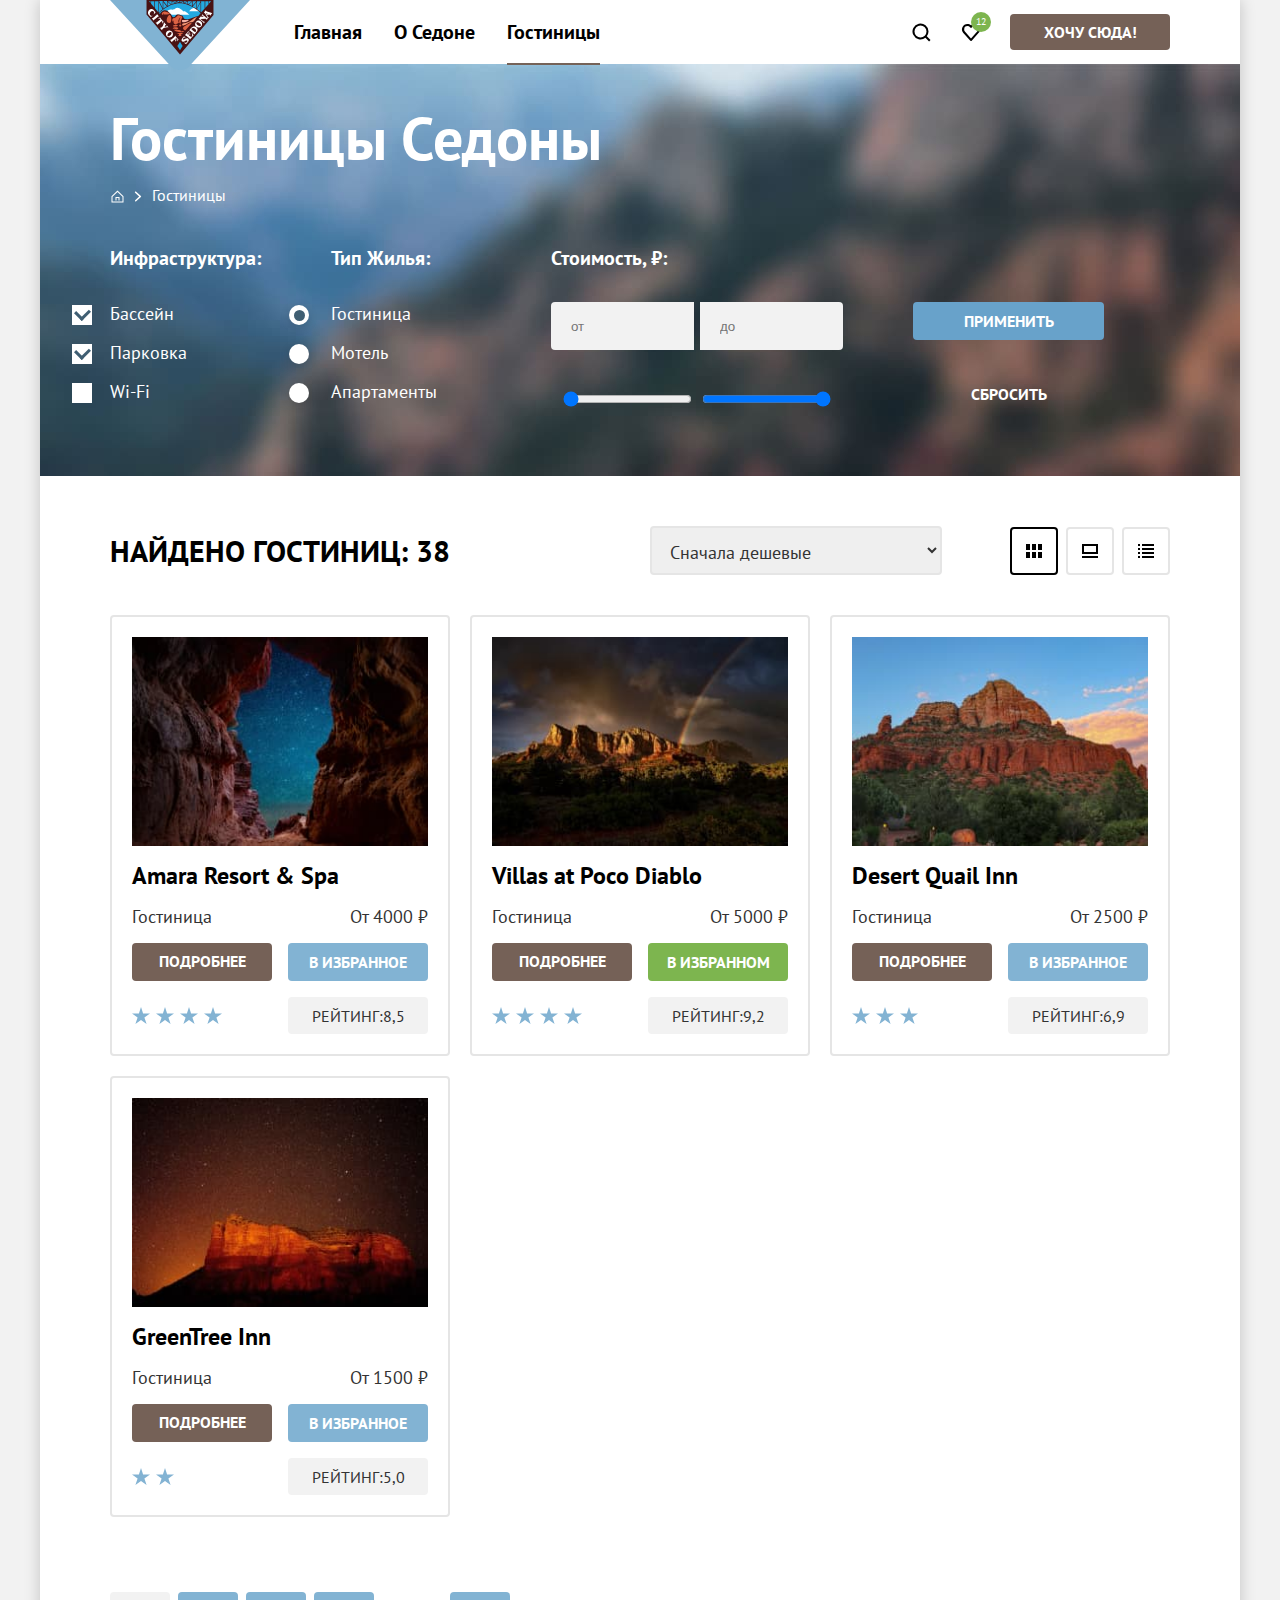
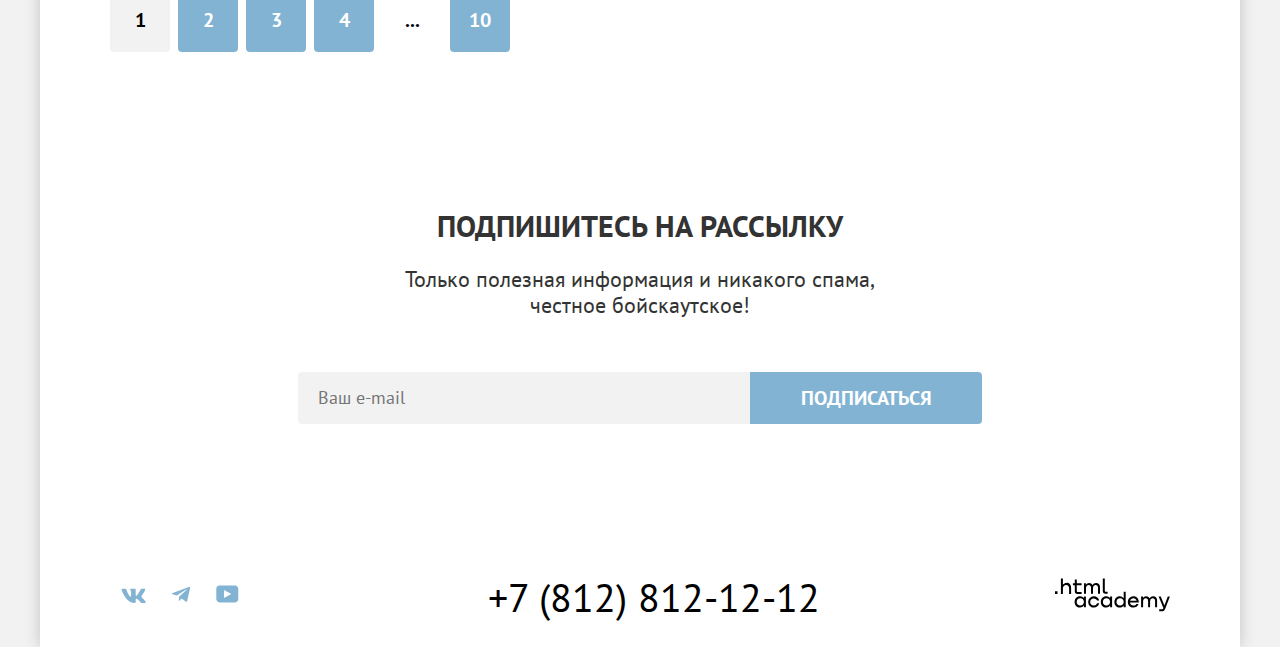
==== commit 5dfe1d14: "Начинает кастомные чекбоксы и радио кнопки" ====
--- a/catalog.html
+++ b/catalog.html
@@ -97,18 +97,18 @@
                 <legend class="hotels-filter-title">Тип Жилья:</legend>
                 <ul class="hotels-filter-list">
                   <li class="hotels-filter-item">
-                    <label class="control">
-                      <input class="control-input" type="radio" name="hotel-type" checked>Гостиница
-                    </label>
-                  </li>
-                  <li class="hotels-filter-item">
-                    <label class="control">
-                      <input class="control-input" type="radio" name="hotel-type">Мотель
+                    <label class="hotels-filter-label">
+                      <input class="hotels-filter-radio" type="radio" name="hotel-type" checked>Гостиница
+                    </label>
+                  </li>
+                  <li class="hotels-filter-item">
+                    <label class="hotels-filter-label">
+                      <input class="hotels-filter-radio" type="radio" name="hotel-type">Мотель
                     </label>
                   </li>
                     <li class="hotels-filter-item">
-                      <label class="control">
-                        <input class="control-input" type="radio" name="hotel-type">Апартаменты
+                      <label class="hotels-filter-label">
+                        <input class="hotels-filter-radio" type="radio" name="hotel-type">Апартаменты
                       </label>
                     </li>
                 </ul>
--- a/styles/styles.css
+++ b/styles/styles.css
@@ -710,13 +710,108 @@
   margin-bottom: 16px;
 }
 
-.reserv__checkbox-input {
+.hotels-filter-radio {
+  position: absolute;
+  -webkit-appearance: none;
+  -moz-appearance: none;
+  appearance: none;
+  margin-left: -42px;
+  cursor: pointer;
+}
+
+/* Создаем кастомный чекбокс */
+
+.hotels-filter-checkbox {
   position: absolute;
   -webkit-appearance: none;
   -moz-appearance: none;
   appearance: none;
   margin-left: -38px;
   cursor: pointer;
+}
+
+.hotels-filter-checkbox:before {
+  content: "";
+  position: absolute;
+  top: 0;
+  left: 0;
+  display: block;
+  width: 20px;
+  height: 20px;
+  background-color: #ffffff;
+  outline-color: #68a2ca;;
+  transition-property: outline, box-shadow;
+  transition-duration: 0.3s, 0.3s;
+  transition-timing-function: ease-in-out;
+}
+
+.hotels-filter-checkbox:after {
+  content: "";
+  position: absolute;
+  top: 2px;
+  left: 4px;
+  width: 13px;
+  height: 11px;
+  border: 3px solid #3f5e72;
+  border-top: none;
+  border-right: none;
+  opacity: 0;
+  transform: rotate(-45deg);
+  transition-property: opacity;
+  transition-duration: 0.2s;
+  transition-timing-function: ease-in-out;
+}
+
+.hotels-filter-checkbox:focus-visible {
+  outline: none;
+}
+
+.hotels-filter-checkbox:checked:after {
+  opacity: 1;
+}
+
+/* Создаем кастомные radio */
+
+.hotels-filter-radio::before {
+  content: "";
+  position: absolute;
+  top: 0;
+  left: 0;
+  display: block;
+  width: 20px;
+  height: 20px;
+  background-color: #ffffff;
+  box-shadow: 0 2px 10px rgba(0, 0, 0, 0.15);
+  border-radius: 50%;
+  outline-color: #68a2ca;
+  transition-property: outline-color, box-shadow;
+  transition-duration: 0.3s, 0.3s;
+  transition-timing-function: ease-in-out;
+}
+
+.hotels-filter-radio::after {
+  content: "";
+  position: absolute;
+  top: 5px;
+  left: 5px;
+  display: block;
+  width: 11px;
+  height: 11px;
+  background-color: #3f5e72;
+  border-radius: 50%;
+  opacity: 0;
+  background-position: center;
+  transition-property: opacity;
+  transition-duration: 0.2s;
+  transition-timing-function: ease-in-out;
+}
+
+.hotels-filter-radio:focus-visible {
+  outline: none;
+}
+
+.hotels-filter-radio:checked:after {
+  opacity: 1;
 }
 
 .view-hotels {
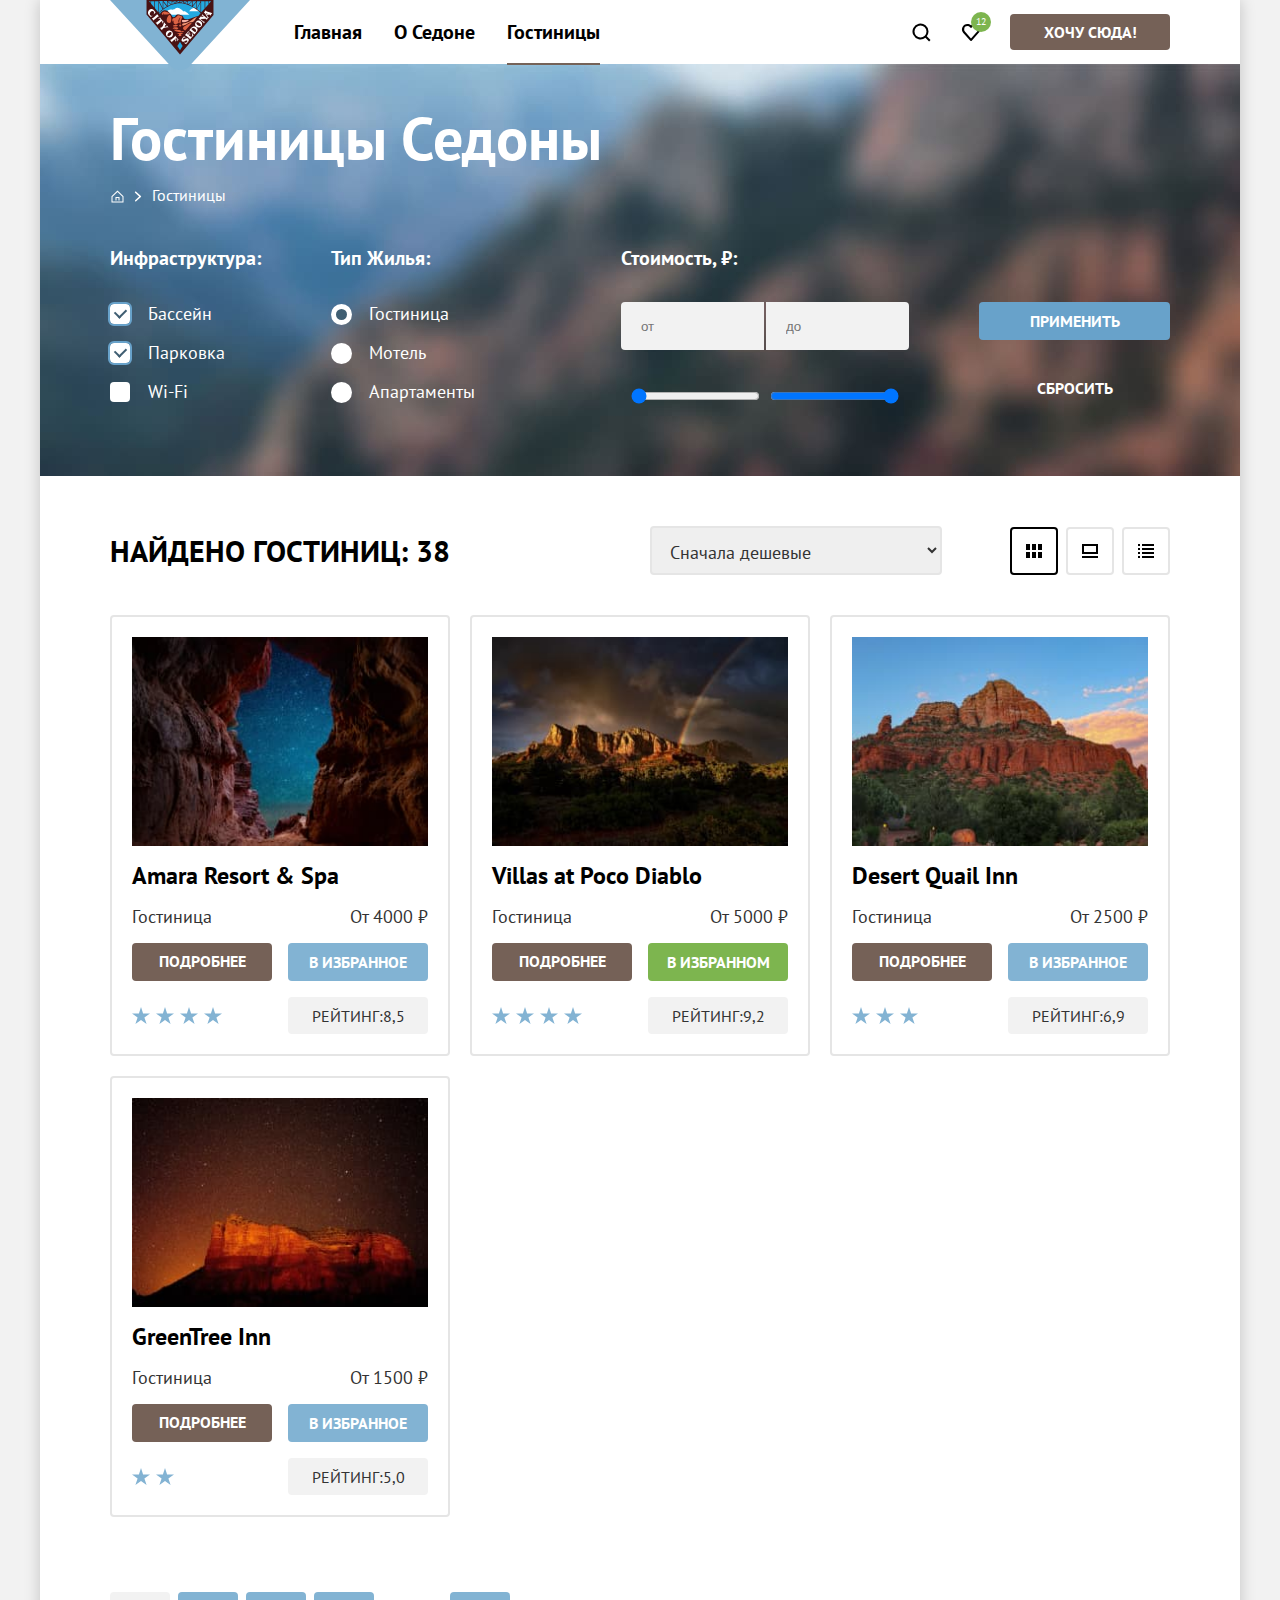
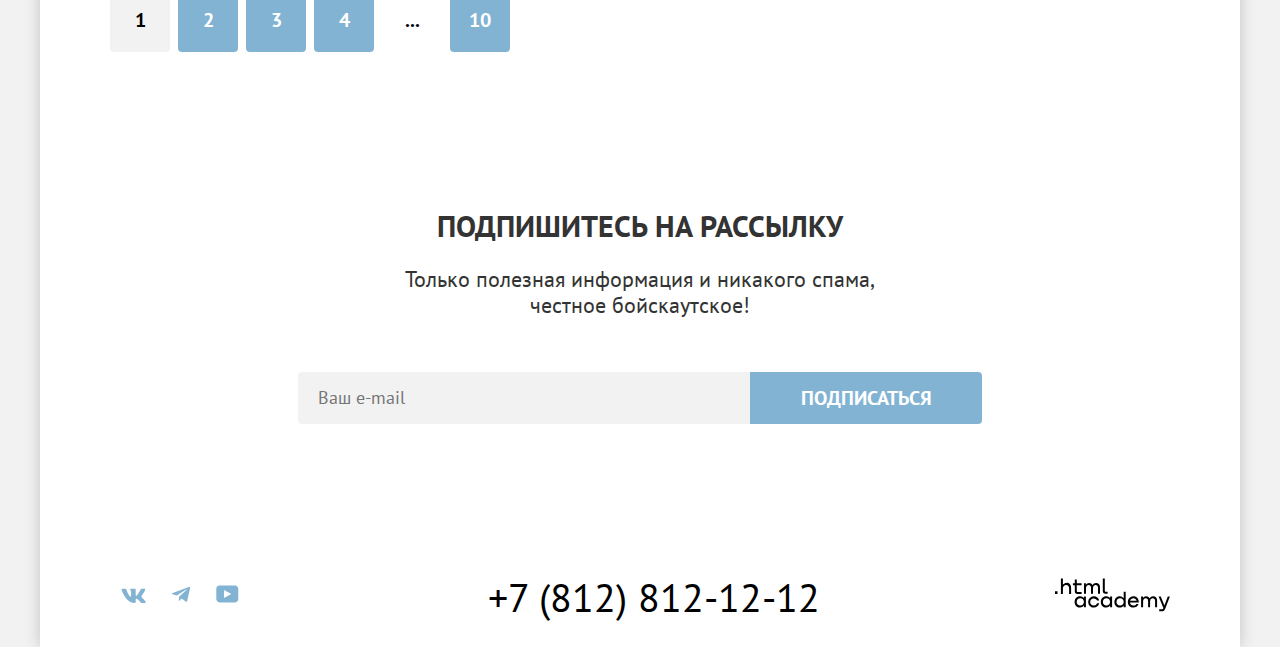
==== commit f1f27373: "Стилизует элементы раздела hotels-filter" ====
--- a/catalog.html
+++ b/catalog.html
@@ -3,7 +3,7 @@
   <head>
     <meta charset="utf-8">
     <meta name="viewport" content="width=device-width, initial-scale=1.0">
-    <link rel="icon" type="image/png" sizes="32x32" href="images/favicon.png">
+    <link rel="icon" type="image/svg" sizes="32x32" href="images/favicon.svg">
     <link rel="stylesheet" href="styles/styles.css">
     <title>Гостиницы</title>
   </head>
@@ -73,7 +73,7 @@
             </ul>
             <!-- <h2 class="visually-hidden">Список гостиниц с фильтрами</h2> -->
             <form class="hotels-filter-form" action="https://echo.htmlacademy.ru" method="get">
-              <fieldset class="hotels-filter-group hotels-infrastructure">
+              <fieldset class="hotels-filter-group hotels-filter-infrastructure">
                 <legend class="hotels-filter-title">Инфраструктура:</legend>
                 <ul class="hotels-filter-list">
                   <li class="hotels-filter-item">
@@ -93,7 +93,7 @@
                   </li>
                 </ul>
               </fieldset>
-              <fieldset class="hotels-filter-group hotels-type">
+              <fieldset class="hotels-filter-group hotels-filter-type">
                 <legend class="hotels-filter-title">Тип Жилья:</legend>
                 <ul class="hotels-filter-list">
                   <li class="hotels-filter-item">
@@ -113,19 +113,19 @@
                     </li>
                 </ul>
               </fieldset>
-              <fieldset class="hotels-filter-group hotels-filter-ptice">
+              <fieldset class="hotels-filter-group hotels-filter-price">
                 <legend class="hotels-filter-title">Стоимость, ₽:</legend>
-                <label class="hotels-price">
+                <label class="hotels-price-label">
                   <input class="hotels-price-input hotels-price-input-left" type="number" name="start-price" placeholder="от">
                 </label>
-                <label class="hotels-price">
+                <label class="hotels-price-label">
                   <input class="hotels-price-input hotels-price-input-right" type="number" name="end-price" placeholder="до">
                 </label>
                 <div class="hotels-price-slider">
-                  <label class="hotels-price">
+                  <label class="hotels-price-label">
                     <input type="range" min="0" max="9000" step="1" value="0">
                   </label>
-                  <label class="hotels-price">
+                  <label class="hotels-price-label">
                     <input type="range" min="0" max="9000" step="1" value="9000">
                   </label>
                 </div>
--- a/styles/styles.css
+++ b/styles/styles.css
@@ -26,6 +26,10 @@
 *::after {
   box-sizing: border-box;
 }
+
+/* :focus {
+  outline: 3px solid #68a2ca;
+} */
 
 img {
   max-width: 100%;
@@ -44,8 +48,6 @@
   text-align: center;
   color: #333333;
   background-color: #f2f2f2;
-  /* outline: 3px solid #83b3d3;
-  outline-offset: -5px; */
 }
 
 .visually-hidden {
@@ -170,12 +172,13 @@
 }
 
 .navigation-logo {
-  margin-right: 168px;
+  margin-right: 28px;
+  height: 64px;
 }
 
 .navigation-logo-img {
   display: block;
-  position: absolute;
+  position: relative;
 }
 
 .navigation-list {
@@ -672,18 +675,14 @@
   padding: 0;
 }
 
-.hotels-infrastructure {
+.hotels-filter-infrastructure {
   width: 150px;
-  margin: 0;
-  padding: 0;
-}
-
-.hotels-filter-group {
   margin-right: 70px;
 }
 
-.hotels-type {
+.hotels-filter-type {
   width: 150px;
+  margin-right: 140px;
 }
 
 .hotels-filter-title {
@@ -710,49 +709,46 @@
   margin-bottom: 16px;
 }
 
-.hotels-filter-radio {
-  position: absolute;
-  -webkit-appearance: none;
-  -moz-appearance: none;
-  appearance: none;
-  margin-left: -42px;
-  cursor: pointer;
+.hotels-filter-label {
+  position: relative;
+  display: block;
+  left: 38px;
 }
 
 /* Создаем кастомный чекбокс */
 
 .hotels-filter-checkbox {
   position: absolute;
-  -webkit-appearance: none;
-  -moz-appearance: none;
   appearance: none;
   margin-left: -38px;
   cursor: pointer;
-}
-
-.hotels-filter-checkbox:before {
+  outline: none;
+}
+
+.hotels-filter-checkbox::before {
   content: "";
   position: absolute;
-  top: 0;
+  top: -1px;
   left: 0;
   display: block;
   width: 20px;
   height: 20px;
+  border-radius: 4px;
   background-color: #ffffff;
-  outline-color: #68a2ca;;
-  transition-property: outline, box-shadow;
+  outline-color: #68a2ca;
+  transition-property: outline-color;
   transition-duration: 0.3s, 0.3s;
   transition-timing-function: ease-in-out;
 }
 
-.hotels-filter-checkbox:after {
+.hotels-filter-checkbox::after {
   content: "";
   position: absolute;
-  top: 2px;
-  left: 4px;
-  width: 13px;
-  height: 11px;
-  border: 3px solid #3f5e72;
+  top: 3px;
+  left: 5px;
+  width: 11px;
+  height: 8px;
+  border: 2px solid #3f5e72;
   border-top: none;
   border-right: none;
   opacity: 0;
@@ -770,21 +766,48 @@
   opacity: 1;
 }
 
+.hotels-filter-checkbox:hover:not(:disabled)::before {
+  opacity: 0.6;
+}
+
+.hotels-filter-checkbox:focus::before {
+  outline: 3px solid #68a2ca;
+}
+
+.hotels-filter-checkbox:active::before {
+  outline: 0 solid #68a2ca;
+}
+
+.hotels-filter-checkbox:disabled::before {
+  background-color: #e5e5e5;
+}
+
+.hotels-filter-checkbox:checked::before {
+  outline: 2px solid #68a2ca;
+}
+
 /* Создаем кастомные radio */
+
+.hotels-filter-radio {
+  position: absolute;
+  appearance: none;
+  margin-left: -42px;
+  cursor: pointer;
+  outline: none;
+}
 
 .hotels-filter-radio::before {
   content: "";
   position: absolute;
-  top: 0;
-  left: 0;
-  display: block;
-  width: 20px;
-  height: 20px;
+  top: -1px;
+  left: 4px;
+  display: block;
+  width: 21px;
+  height: 21px;
   background-color: #ffffff;
-  box-shadow: 0 2px 10px rgba(0, 0, 0, 0.15);
   border-radius: 50%;
   outline-color: #68a2ca;
-  transition-property: outline-color, box-shadow;
+  transition-property: outline-color;
   transition-duration: 0.3s, 0.3s;
   transition-timing-function: ease-in-out;
 }
@@ -792,17 +815,17 @@
 .hotels-filter-radio::after {
   content: "";
   position: absolute;
-  top: 5px;
-  left: 5px;
+  top: 4px;
+  left: 9px;
   display: block;
   width: 11px;
   height: 11px;
-  background-color: #3f5e72;
+  background-color: #3f5e72;;
   border-radius: 50%;
   opacity: 0;
   background-position: center;
   transition-property: opacity;
-  transition-duration: 0.2s;
+  transition-duration: 0.3s;
   transition-timing-function: ease-in-out;
 }
 
@@ -810,15 +833,77 @@
   outline: none;
 }
 
-.hotels-filter-radio:checked:after {
+.hotels-filter-radio:checked::after {
   opacity: 1;
+}
+
+.hotels-filter-radio:hover:not(:disabled)::before {
+  opacity: 0.6;
+}
+
+.hotels-filter-radio:focus::before {
+  outline: 3px solid #68a2ca;
+}
+
+.hotels-filter-radio:active::before {
+  outline: 0 solid #68a2ca;
+}
+
+.hotels-filter-radio:disabled::before {
+  background-color: #e5e5e5;
+}
+
+.hotels-filter-price {
+  display: flex;
+  flex-wrap: wrap;
+  gap: 2px;
+  width: 288px;
+  margin-right: 70px;
+}
+
+.hotels-price-label {
+  margin: 0;
+  padding: 0;
+}
+
+.hotels-price-input {
+  border-radius: 4px 0 0 4px;
+  border: none;
+  padding: 12px 20px;
+  max-width: 143px;
+  height: 48px;
+  background-color: #f2f2f2;
+  margin-bottom: 20px;
+}
+
+.hotels-price-input-left {
+  border-radius: 4px 0 0 4px;
+}
+
+.hotels-price-input-right {
+  border-radius: 0 4px 4px 0;
+}
+
+.hotels-price-slider {
+  width: 100%;
+}
+
+.hotels-filter-buttons {
+  display: flex;
+  flex-direction: column;
+  padding-top: 56px;
+}
+
+.filter-button {
+  width: 191px;
+  background-color: #68a2ca;
+  margin-bottom: 26px;
 }
 
 .view-hotels {
   display: flex;
   align-items: center;
   padding: 50px 70px 40px;
-  flex-wrap: wrap;
 }
 
 .view-hotels-text {
@@ -884,36 +969,6 @@
   background-position: center center;
 }
 
-.hotels-price-input {
-  border-radius: 4px 0 0 4px;
-  border: none;
-  padding: 12px 20px;
-  width: 143px;
-  height: 48px;
-  background-color: #f2f2f2;
-  margin-bottom: 36px;
-}
-
-.hotels-price-input-left {
-  border-radius: 4px 0 0 4px;
-}
-
-.hotels-price-input-right {
-  border-radius: 0 4px 4px 0;
-}
-
-.hotels-filter-buttons {
-  display: flex;
-  flex-direction: column;
-  padding-top: 56px;
-}
-
-.filter-button {
-  min-width: 191px;
-  background-color: #68a2ca;
-  margin-bottom: 32px;
-}
-
 .hotel-card-list {
   display: flex;
   margin: 0;
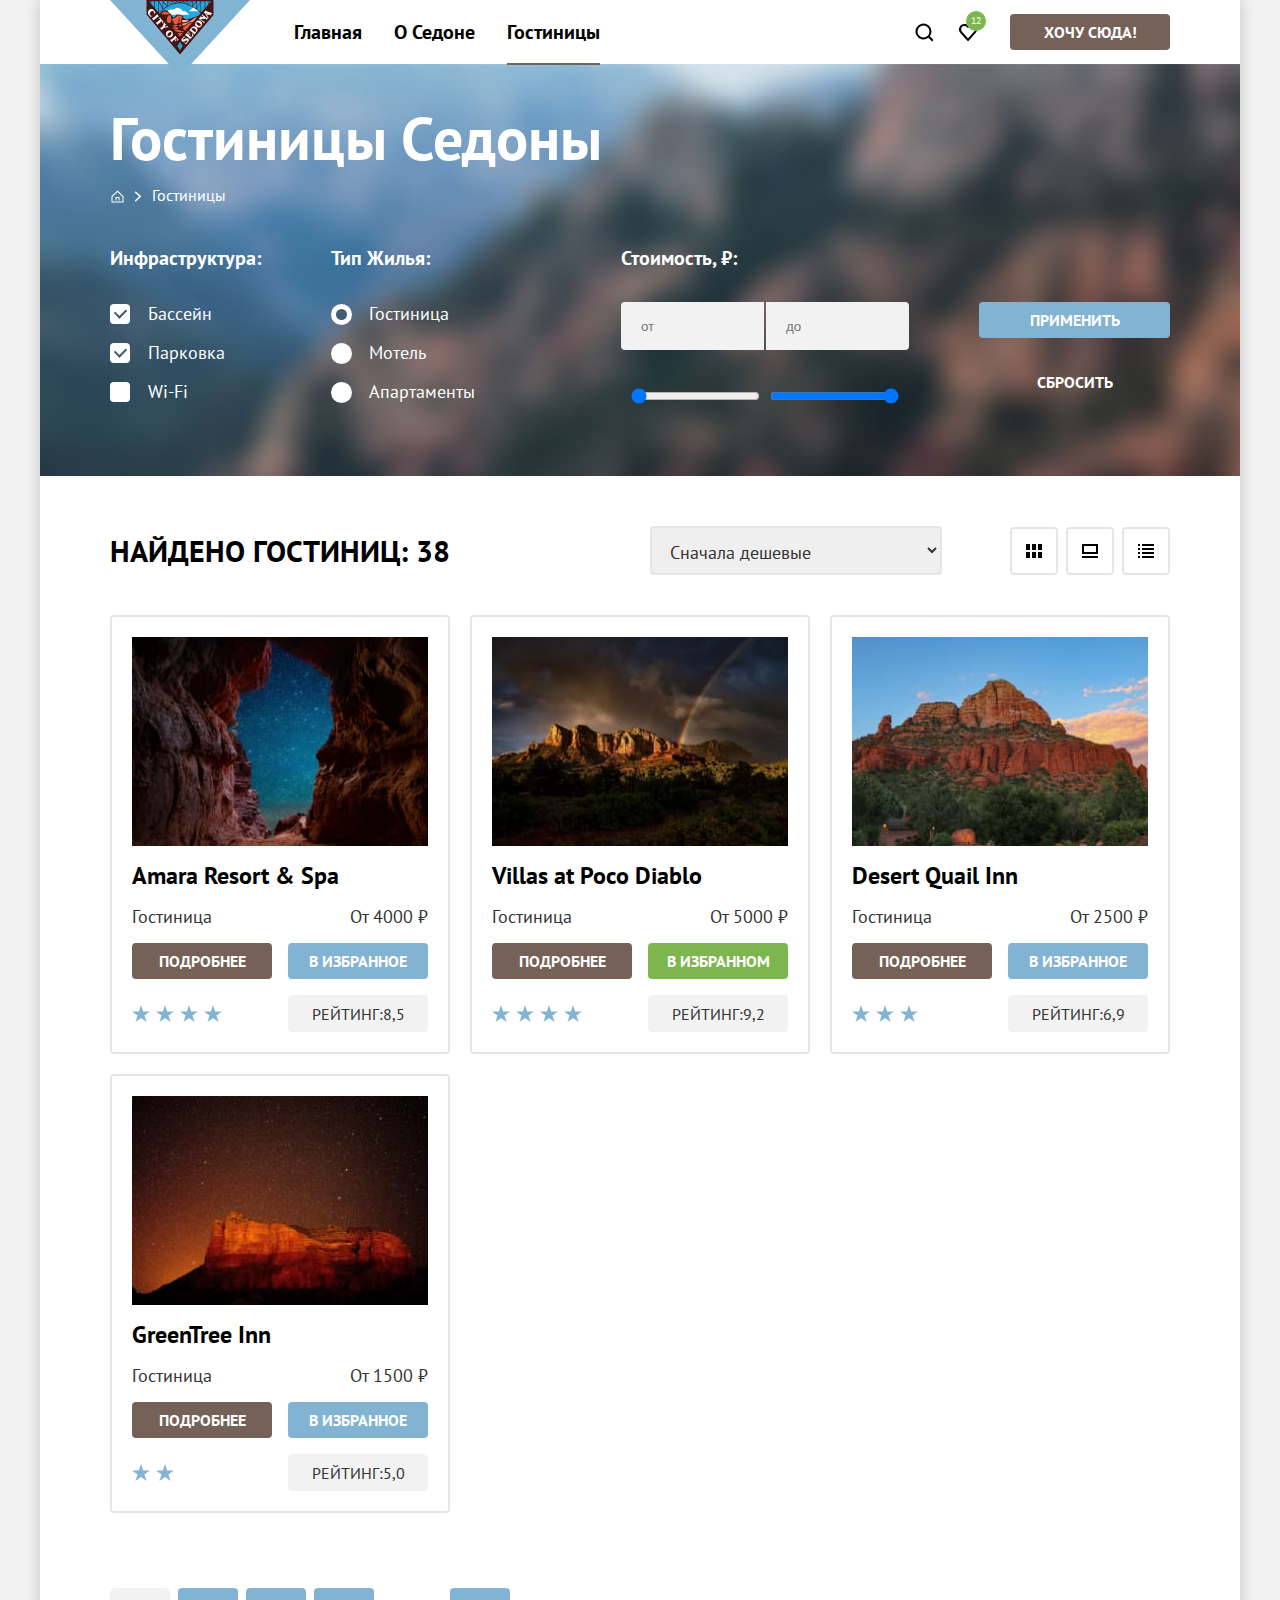
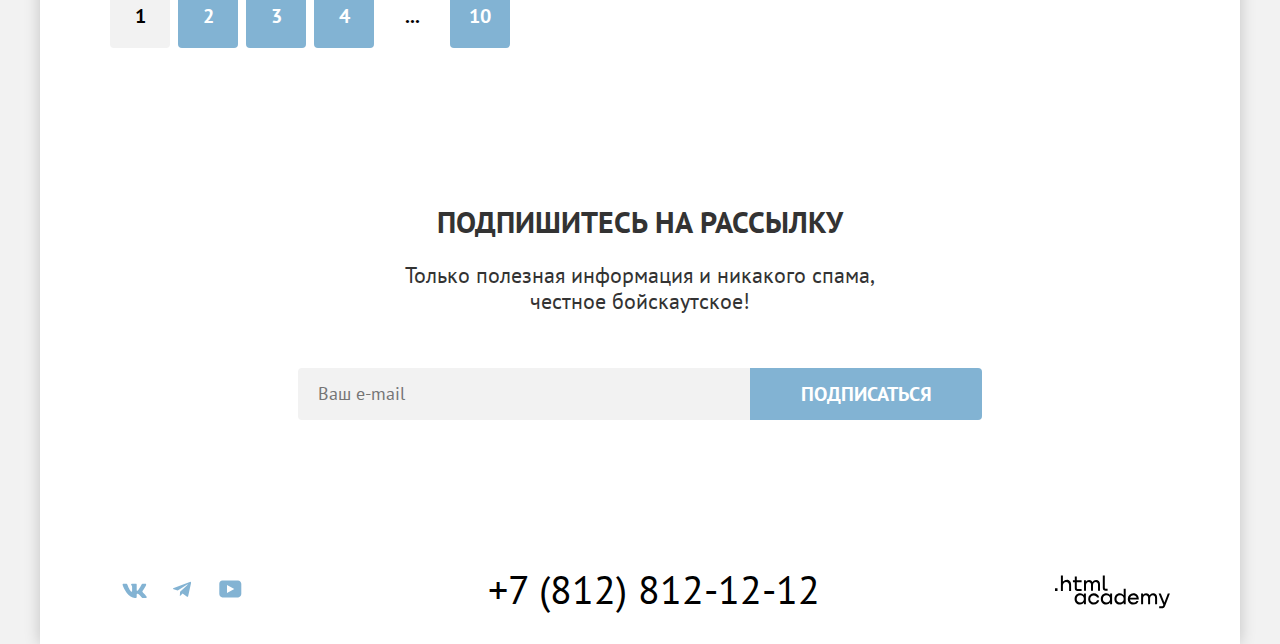
==== commit 57b1cadc: "Корректирует стилизацию кнопок" ====
--- a/catalog.html
+++ b/catalog.html
@@ -131,7 +131,7 @@
                 </div>
               </fieldset>
               <div class="hotels-filter-buttons">
-                <button class="button filter-button" type="submit">Применить</button>
+                <button class="button button-blue filter-button" type="submit">Применить</button>
                 <button class="button button-transparent" type="reset">Сбросить</button>
               </div>
             </form>
@@ -145,7 +145,7 @@
             </select>
               <ul class="view-hotels-list">
                 <li class="view-hotels-item">
-                  <a class="view-hotels-link view-hotels-link-tile view-hotels-link-active" href="catalog.html?view=tile">
+                  <a class="view-hotels-link view-hotels-link-tile" href="catalog.html?view=tile">
                     <span class="visually-hidden">
                       Плиткой
                     </span>
--- a/styles/styles.css
+++ b/styles/styles.css
@@ -27,8 +27,9 @@
   box-sizing: border-box;
 }
 
-/* :focus {
+/* *:focus {
   outline: 3px solid #68a2ca;
+  border-radius: 4px;
 } */
 
 img {
@@ -68,21 +69,30 @@
 
 .button {
   font-family: inherit;
+  padding: 8px;;
+  min-height: 36px;
   border-radius: 4px;
   color: #ffffff;
   font-weight: 700;
   font-size: 16px;
-  line-height: 36px;
+  line-height: 20px;
   text-align: center;
   text-transform: uppercase;
   border: none;
   cursor: pointer;
+  transition: all 0.2s ease-in-out;
+  outline: none;
 }
 
 .button:active {
   color: rgba(255, 255, 255, 0.3);
 }
 
+.button:disabled {
+  opacity: 0.1;
+  background-color: #e5e5e5;
+}
+
 .button-brown {
   background-color: #756157;
 }
@@ -132,19 +142,19 @@
 }
 
 .button-transparent {
-  border: 3px solid transparent;
+  border: none;
   background-color: transparent;
   outline: none;
 }
 
 .button-transparent:focus {
-  border: 3px solid #83b3d3;
+  outline: 3px solid #83b3d3;
 }
 
 .hotels-filter-group {
   margin: 0;
   padding: 0;
-  border: 0 none;
+  border: none;
 }
 
 .wrapper {
@@ -221,25 +231,25 @@
 .navigation-user {
   max-width: 312px;
   margin-left: auto;
-  gap: 25px;
 }
 
 .navigation-user .navigation-link {
-  min-width: 20px;
-  min-height: 20px;
+  padding: 22px 12px;
+  width: 44px;
+  height: 64px;
 }
 
 .navigation-link-button  {
   display: block;
-  min-width: 160px;
-  padding: 0 8px;
+  width: 160px;
   text-decoration: none;
-  overflow-wrap: break-word;
+  /* overflow-wrap: break-word; */
 }
 
 .navigation-search {
   display: block;
-  width: 22px;
+  width: 20px;
+  height: 20px;
   background-image: url("../images/icons/search.svg");
   background-repeat: no-repeat;
   background-position: center center;
@@ -247,16 +257,19 @@
 
 .navigation-favourites {
   display: block;
-  width: 28px;
+  width: 20px;
+  height: 20px;
   position: relative;
   background-image: url("../images/icons/heart.svg");
   background-repeat: no-repeat;
   background-position: center center;
+  margin-right: 20px;
 }
 
 .likes-number {
   position: absolute;
-  top: -10px;
+  top: 11px;
+  right: 4px;
   padding-top: 5px;
   width: 20px;
   height: 20px;
@@ -299,6 +312,7 @@
 
 .advantages-title {
   margin: 0 0 25px 0;
+  padding: 0 290px;
 }
 
 .advantages-description {
@@ -324,8 +338,9 @@
 .advantages-item-medium {
   display: flex;
   margin: 0;
+  min-height: 385px;
   flex-basis: 400px;
-  padding: 112px 85px;
+  padding: 114px 85px 110px;
   flex-direction: column;
   flex-wrap: wrap;
   flex-grow: 1;
@@ -356,7 +371,7 @@
   content: "";
   position: absolute;
   display: block;
-  top: 87px;
+  top: 85px;
   right: calc(50% - 30px);
   width: 60px;
   height: 2px;
@@ -388,6 +403,7 @@
 
 .services-title {
   margin: 0 0 20px 0;
+  padding: 0 347px;
   text-transform: uppercase;
   margin-bottom: 20px;
   color: #000000;
@@ -404,7 +420,7 @@
 .services-item {
   width: 400px;
   min-height: 385px;
-  padding: 185px 84px 80px;
+  padding: 185px 86px 80px;
   color: #000000;
   flex-grow: 1;
 }
@@ -436,7 +452,7 @@
 
 .services-item-title {
   margin: 0;
-  margin-bottom: 8px;
+  margin-bottom: 29px;
   font-size: 24px;
   line-height: 28px;
   text-transform: uppercase;
@@ -444,12 +460,11 @@
 
 .services-item-description {
   margin: 0;
-  padding: 0;
   font-size: 18px;
   line-height: 21px;
   color: #333333;
   white-space: pre-line;
-  /* overflow-wrap: anywhere; */
+  text-align: center;
 }
 
 .search {
@@ -468,27 +483,25 @@
 .search-button {
   display: block;
   width: 376px;
-  padding: 8px;
+  min-height: 52px;
   margin: 0 auto 96px;
-
   font-weight: 700;
   font-size: 20px;
   line-height: 36px;
 }
 
 .subscribe {
+  padding: 96px 258px 104px;
   background-image: url("../images/backgrounds/subscribe-bg.jpg");
   background-size: cover;
   background-repeat: no-repeat;
-  background-position: left bottom;
+  background-position: center;
   background-color: #cae1ef;
-
   max-width: 1200px;
   min-height: 415px;
 }
 
 .subscribe-title {
-  padding: 96px 0 0;
   margin-bottom: 20px;
   color: #ffffff;
 }
@@ -504,7 +517,8 @@
 }
 
 .subscribe-form-input {
-  min-width: 452px;
+  width: 452px;
+  min-height: 52px;
   padding: 12px 0 12px 20px;
   border-radius: 4px 0 0 4px;
   margin: 0;
@@ -512,18 +526,31 @@
   font-size: 18px;
   line-height: 24px;
   color:  #000000;
-  background-color:  #f2f2f2;
+  background-color: #f2f2f2;
   border: none;
+}
+
+.subscribe-form-input:hover {
+  background-color: #e6e6e6;
+}
+
+.subscribe-form-input:focus-visible {
+  background-color: #e6e6e6;
+  outline: 3px solid #83b3d3;
+}
+
+.subscribe-form-input:active {
+  background-color: #e6e6e6;
 }
 
 .button-subscribe {
   border-radius: 0 4px 4px 0;
-  padding: 8px 50px;
   width: 232px;
   min-height: 52px;
   font-weight: 700;
   font-size: 20px;
   line-height: 36px;
+  text-align: center;
 }
 
 .page-footer {
@@ -541,14 +568,11 @@
   flex-wrap: wrap;
 }
 
-.social-item {
-  width: 47px;
+.social-link {
+  display: block;
+  padding: 8px;
+  width: 48px;
   height: 40px;
-}
-
-.social-link {
-  display: block;
-  padding-top: 10px;
   color: #83b3d3;
 }
 
@@ -569,18 +593,17 @@
   font-size: 40px;
   line-height: 40px;
   text-transform: uppercase;
-  color:  #000000;
+  color: #000000;
   text-decoration: none;
   text-align: left;
-  overflow-wrap: break-word;
-  padding-top: 10px;
+  text-wrap: wrap;
 }
 
 .contact:hover {
   color: #756157;
 }
 
-.contact:focus{
+.contact:focus {
   color: #756157;
 }
 
@@ -591,7 +614,7 @@
 .author-logo {
   width: 115px;
   padding-top: 10px;
-  color:  #000000;
+  color: #000000;
   text-align: end;
 }
 
@@ -599,7 +622,7 @@
   color: #756157;
 }
 
-.author-logo:focus{
+.author-logo:focus {
   color: #756157;
 }
 
@@ -657,7 +680,19 @@
   margin-right: 28px;
 }
 
-.breadcrumbs-link-home{
+.breadcrumbs-link:hover {
+  color: rgba(255, 255, 255, 0.6);
+}
+
+.breadcrumbs-link:focus {
+  color: rgba(255, 255, 255, 0.6);
+}
+
+.breadcrumbs-link:active {
+  color: rgba(255, 255, 255, 0.3);
+}
+
+.breadcrumbs-link-home {
   display: block;
   width: 14px;
   height: 20px;
@@ -782,10 +817,6 @@
   background-color: #e5e5e5;
 }
 
-.hotels-filter-checkbox:checked::before {
-  outline: 2px solid #68a2ca;
-}
-
 /* Создаем кастомные radio */
 
 .hotels-filter-radio {
@@ -867,13 +898,13 @@
 }
 
 .hotels-price-input {
-  border-radius: 4px 0 0 4px;
   border: none;
   padding: 12px 20px;
   max-width: 143px;
   height: 48px;
   background-color: #f2f2f2;
   margin-bottom: 20px;
+  outline: none;
 }
 
 .hotels-price-input-left {
@@ -884,6 +915,15 @@
   border-radius: 0 4px 4px 0;
 }
 
+.hotels-price-input:hover {
+  background-color: #e5e5e5;
+}
+
+.hotels-price-input:focus {
+  background-color: #e5e5e5;
+  outline: 3px solid #83b3d3;
+}
+
 .hotels-price-slider {
   width: 100%;
 }
@@ -896,7 +936,6 @@
 
 .filter-button {
   width: 191px;
-  background-color: #68a2ca;
   margin-bottom: 26px;
 }
 
@@ -943,12 +982,19 @@
   padding: 14px 12px;
   color: inherit;
   text-decoration: none;
-}
-
-.view-hotels-link-active {
+  outline: none;
+}
+
+.view-hotels-link:hover {
   border: 2px solid #000000;
-  border-radius: 4px;
-  padding: 14px 12px;
+}
+
+.view-hotels-link:focus {
+  border-color: #68a2ca;
+}
+
+.view-hotels-link:active {
+  border-color: #000000;
 }
 
 .view-hotels-link-tile {
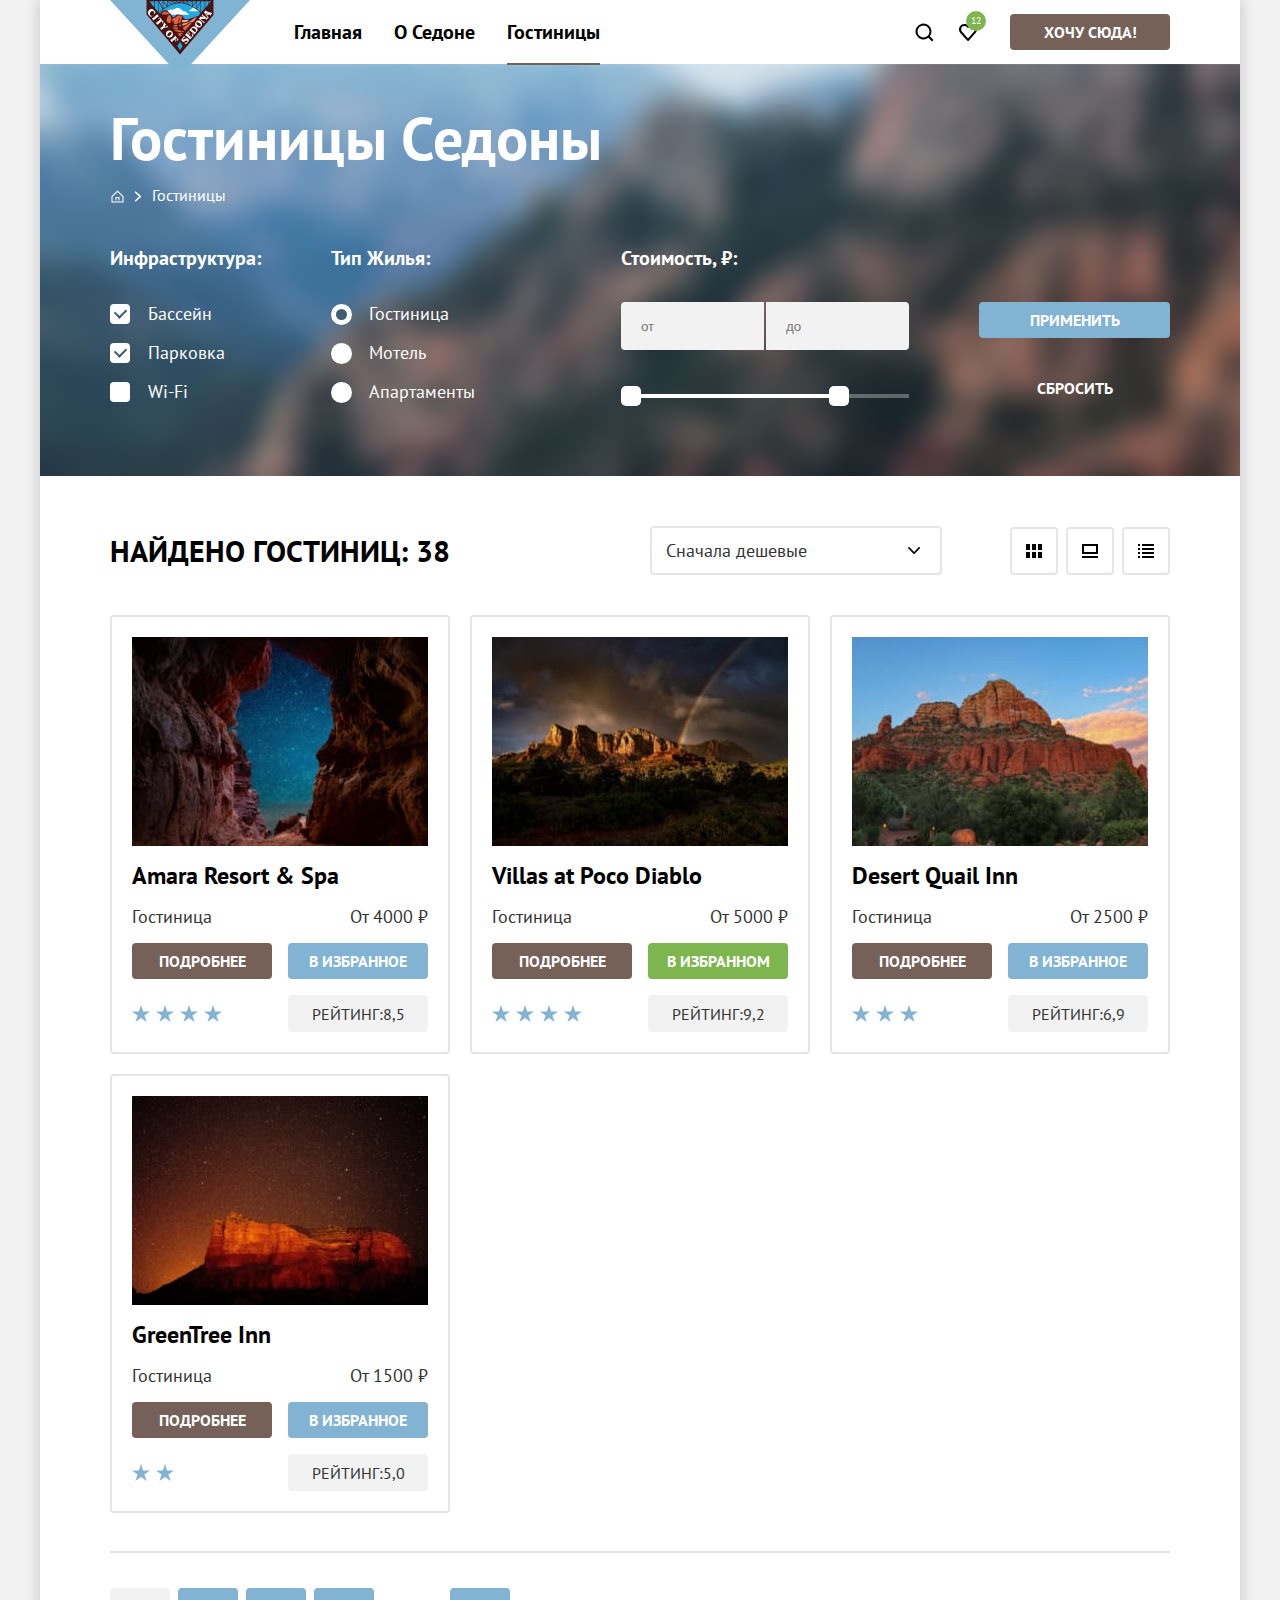
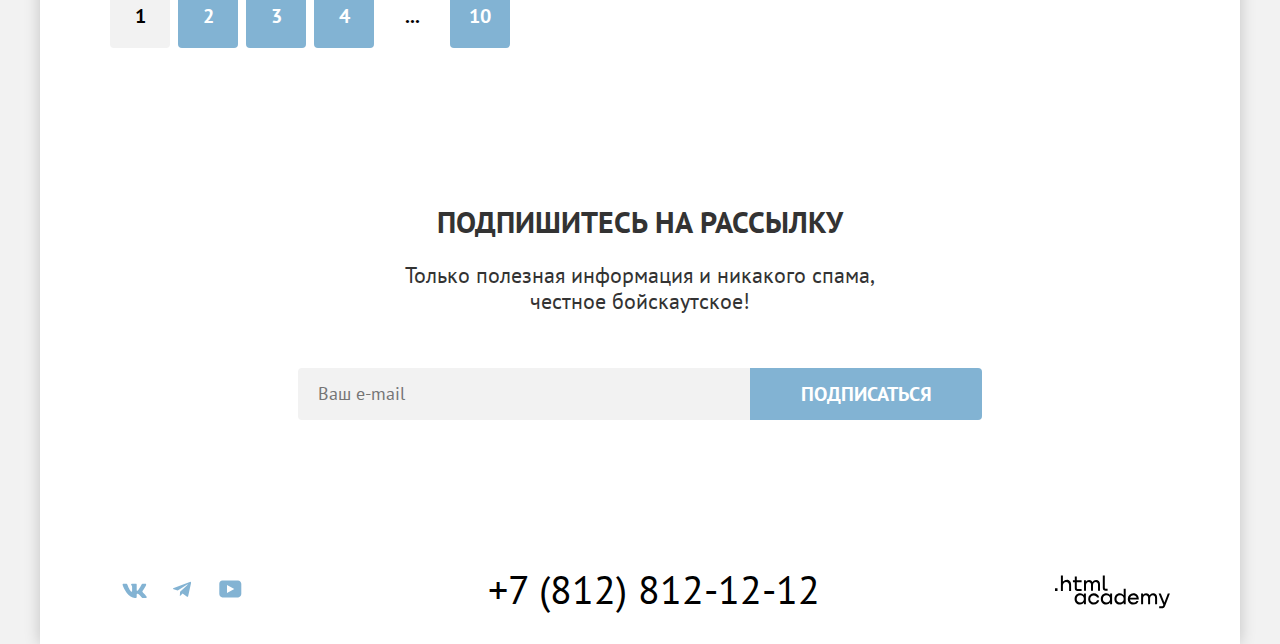
==== commit fb513f14: "Добавляет range и корректирует другие элементы" ====
--- a/catalog.html
+++ b/catalog.html
@@ -121,13 +121,16 @@
                 <label class="hotels-price-label">
                   <input class="hotels-price-input hotels-price-input-right" type="number" name="end-price" placeholder="до">
                 </label>
-                <div class="hotels-price-slider">
-                  <label class="hotels-price-label">
-                    <input type="range" min="0" max="9000" step="1" value="0">
-                  </label>
-                  <label class="hotels-price-label">
-                    <input type="range" min="0" max="9000" step="1" value="9000">
-                  </label>
+                <div class="hotels-price-range">
+                  <div class="range-track">
+                    <button type="button" class="range-button">
+                      <span class="visually-hidden">От</span>
+                    </button>
+                    <span class="range-filled"></span>
+                    <button type="button" class="range-button range-button-right">
+                      <span class="visually-hidden">До</span>
+                    </button>
+                  </div>
                 </div>
               </fieldset>
               <div class="hotels-filter-buttons">
--- a/styles/styles.css
+++ b/styles/styles.css
@@ -149,6 +149,7 @@
 
 .button-transparent:focus {
   outline: 3px solid #83b3d3;
+  outline-offset: -3px;
 }
 
 .hotels-filter-group {
@@ -537,6 +538,7 @@
 .subscribe-form-input:focus-visible {
   background-color: #e6e6e6;
   outline: 3px solid #83b3d3;
+  outline-offset: -3px;
 }
 
 .subscribe-form-input:active {
@@ -681,15 +683,15 @@
 }
 
 .breadcrumbs-link:hover {
-  color: rgba(255, 255, 255, 0.6);
+  opacity: 0.6;
 }
 
 .breadcrumbs-link:focus {
-  color: rgba(255, 255, 255, 0.6);
+  opacity: 0.6;
 }
 
 .breadcrumbs-link:active {
-  color: rgba(255, 255, 255, 0.3);
+  opacity: 0.3;
 }
 
 .breadcrumbs-link-home {
@@ -922,6 +924,67 @@
 .hotels-price-input:focus {
   background-color: #e5e5e5;
   outline: 3px solid #83b3d3;
+  outline-offset: -3px;
+}
+
+.hotels-price-range {
+  position: relative;
+  width: 288px;
+  height: 20px;
+}
+
+.range-track {
+  position: absolute;
+  top: 50%;
+  left: 0;
+  transform: translateY(-50%);
+  width: 100%;
+  height: 4px;
+  background-color: rgba(255, 255, 255, 0.3);
+}
+
+.range-filled {
+  position: absolute;
+  top: 50%;
+  left: 0;
+  transform: translateY(-50%);
+  width: 228px;
+  height: 4px;
+  background-color: #ffffff;
+}
+
+.range-button {
+  display: block;
+  position: absolute;
+  left: 0;
+  top: 50%;
+  transform: translateY(-50%);
+  width: 20px;
+  height: 20px;
+  border: none;
+  border-radius: 5px;
+  background-color: #ffffff;
+  z-index: 1;
+}
+
+.range-button-right {
+  left: 208px;
+}
+
+.range-button:focus {
+  outline: 3px solid #83b3d3;
+}
+
+.range-button:active {
+  outline: 2px solid #83b3d3;
+}
+
+.hotels-filter-label:hover {
+  opacity: 0.6;
+}
+
+.hotels-filter-label:active {
+  opacity: 0.3;
 }
 
 .hotels-price-slider {
@@ -936,7 +999,7 @@
 
 .filter-button {
   width: 191px;
-  margin-bottom: 26px;
+  margin-bottom: 32px;
 }
 
 .view-hotels {
@@ -961,6 +1024,22 @@
   width: 292px;
   height: 49px;
   padding: 12px 14px;
+  outline: none;
+  appearance: none;
+  background: url('../images/icons/select-arrow.svg') no-repeat right;
+  background-position-x: calc(100% - 20px);
+}
+
+.view-hotels-select:hover {
+  border-color: #68a2ca;
+}
+
+.view-hotels-select:focus {
+  border-color: #68a2ca;
+}
+
+.view-hotels-select:disabled {
+  border-color: rgba(0, 0, 0, 0.3);
 }
 
 .view-hotels-list {
@@ -1016,12 +1095,24 @@
 }
 
 .hotel-card-list {
+  position: relative;
   display: flex;
   margin: 0;
   list-style: none;
   padding: 0 70px 40px;
   flex-wrap: wrap;
   gap: 20px;
+}
+
+.hotel-card-list::after {
+  content: "";
+  position: absolute;
+  bottom: 0;
+  left: calc(0 - 70px);
+  display: block;
+  width: 1060px;
+  height: 0;
+  border: 1px solid #e6e6e6;
 }
 
 .hotel-card {
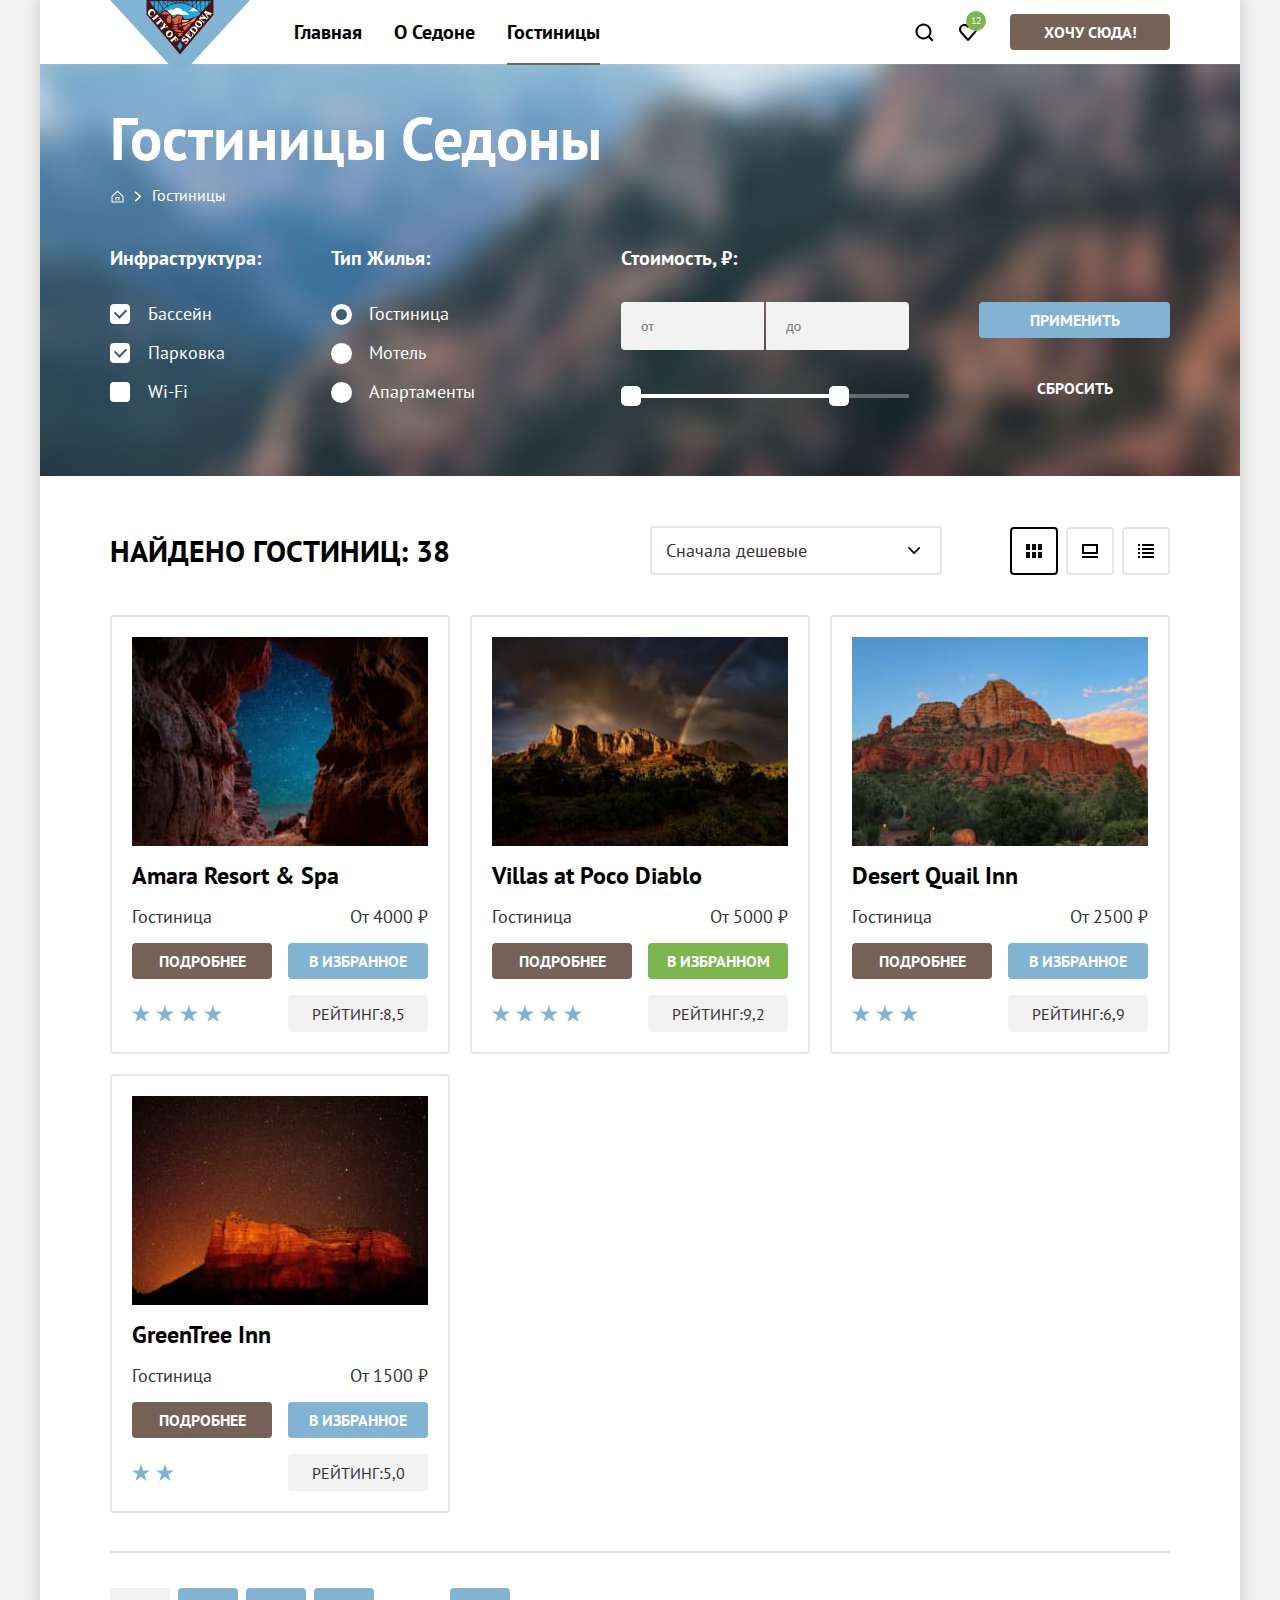
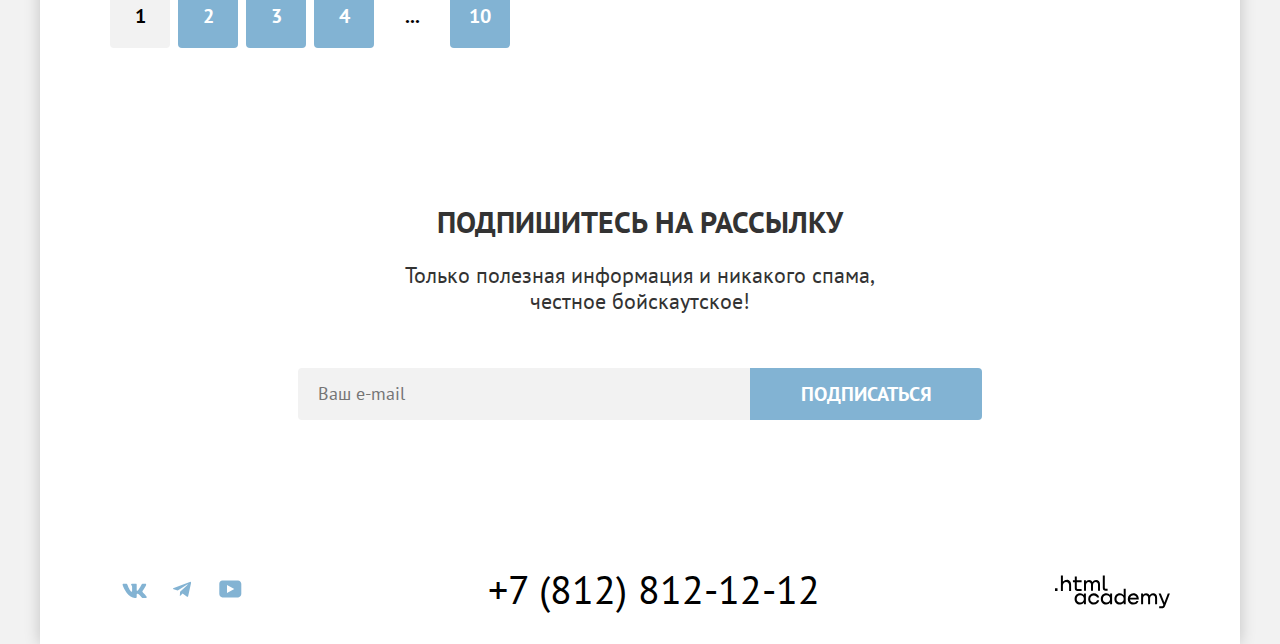
==== commit 65e087bb: "Мелкие правки состояний элементов" ====
--- a/catalog.html
+++ b/catalog.html
@@ -148,7 +148,7 @@
             </select>
               <ul class="view-hotels-list">
                 <li class="view-hotels-item">
-                  <a class="view-hotels-link view-hotels-link-tile" href="catalog.html?view=tile">
+                  <a class="view-hotels-link view-hotels-link-tile view-hotels-link-active" href="catalog.html?view=tile">
                     <span class="visually-hidden">
                       Плиткой
                     </span>
@@ -178,7 +178,7 @@
                 </a>
                 <div class="hotel-price-wrapper">
                   <p class="hotel-type">Гостиница</p>
-                  <p class="hotel-card-price">От 4000 ₽</p>
+                  <p class="hotel-card-price">От 4000&nbsp;₽</p>
                 </div>
                 <div class="card-buttons-wrapper">
                   <a class="button button-brown hotel-card-button-more" href="#">Подробнее</a>
@@ -201,7 +201,7 @@
                 </a>
                 <div class="hotel-price-wrapper">
                   <p class="hotel-type">Гостиница</p>
-                  <p class="hotel-card-price">От 5000 ₽</p>
+                  <p class="hotel-card-price">От 5000&nbsp;₽</p>
                 </div>
                 <div class="card-buttons-wrapper">
                   <a class="button button-brown hotel-card-button-more" href="#">Подробнее</a>
@@ -224,7 +224,7 @@
                 </a>
                 <div class="hotel-price-wrapper">
                   <p class="hotel-type">Гостиница</p>
-                  <p class="hotel-card-price">От 2500 ₽</p>
+                  <p class="hotel-card-price">От 2500&nbsp;₽</p>
                 </div>
                 <div class="card-buttons-wrapper">
                   <a class="button button-brown hotel-card-button-more" href="#">Подробнее</a>
@@ -246,7 +246,7 @@
                 </a>
                 <div class="hotel-price-wrapper">
                   <p class="hotel-type">Гостиница</p>
-                  <p class="hotel-card-price">От 1500 ₽</p>
+                  <p class="hotel-card-price">От 1500&nbsp;₽</p>
                 </div>
                 <div class="card-buttons-wrapper">
                   <a class="button button-brown hotel-card-button-more" href="#">Подробнее</a>
--- a/styles/styles.css
+++ b/styles/styles.css
@@ -576,6 +576,7 @@
   width: 48px;
   height: 40px;
   color: #83b3d3;
+  outline: none;
 }
 
 .social-link:hover {
@@ -599,6 +600,7 @@
   text-decoration: none;
   text-align: left;
   text-wrap: wrap;
+  outline: none;
 }
 
 .contact:hover {
@@ -618,6 +620,7 @@
   padding-top: 10px;
   color: #000000;
   text-align: end;
+  outline: none;
 }
 
 .author-logo:hover {
@@ -680,6 +683,7 @@
   color: inherit;
   text-decoration: none;
   margin-right: 28px;
+  outline: none;
 }
 
 .breadcrumbs-link:hover {
@@ -1076,6 +1080,10 @@
   border-color: #000000;
 }
 
+.view-hotels-link-active {
+  border-color: #000000;
+}
+
 .view-hotels-link-tile {
   background-image: url("../images/icons/view-tile.svg");
   background-repeat: no-repeat;
@@ -1244,6 +1252,7 @@
   min-width: 60px;
   height: 60px;
   border-radius: 4px;
+  outline: none;
 }
 
 .current-page {
